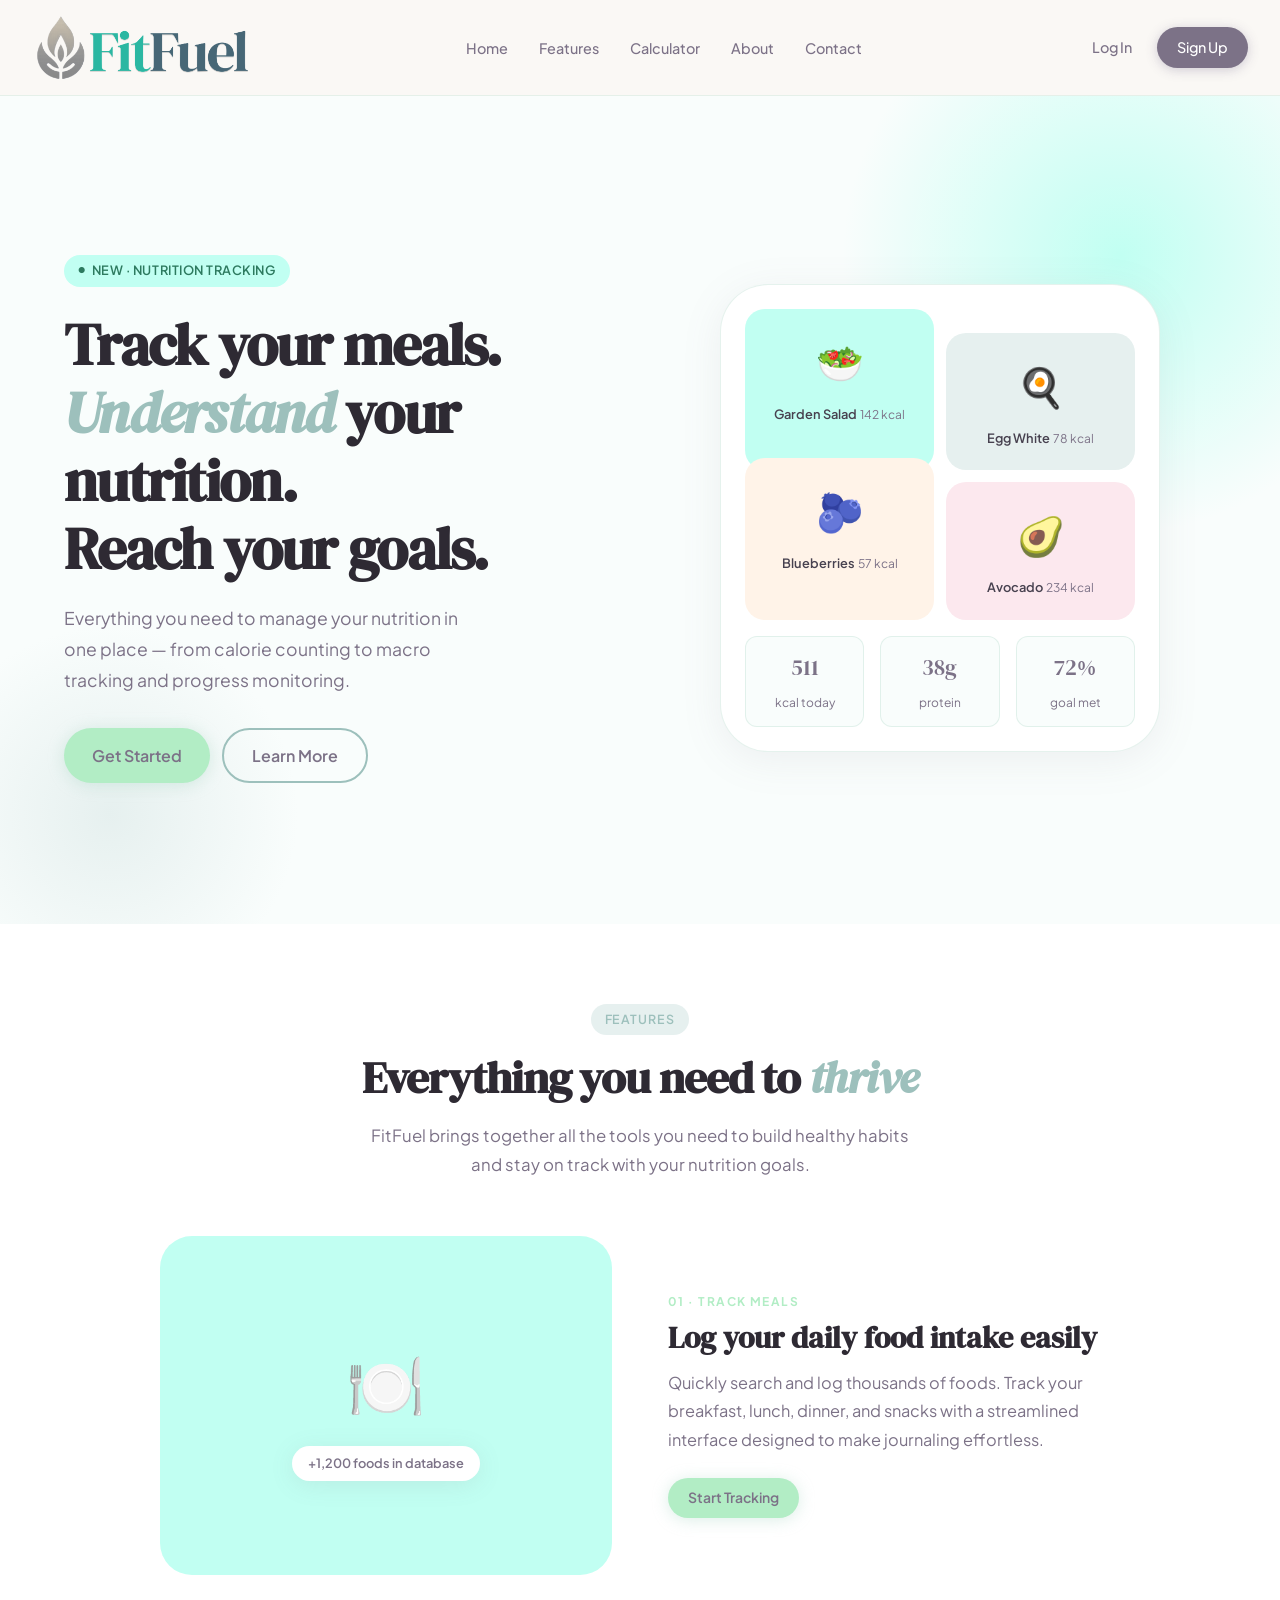
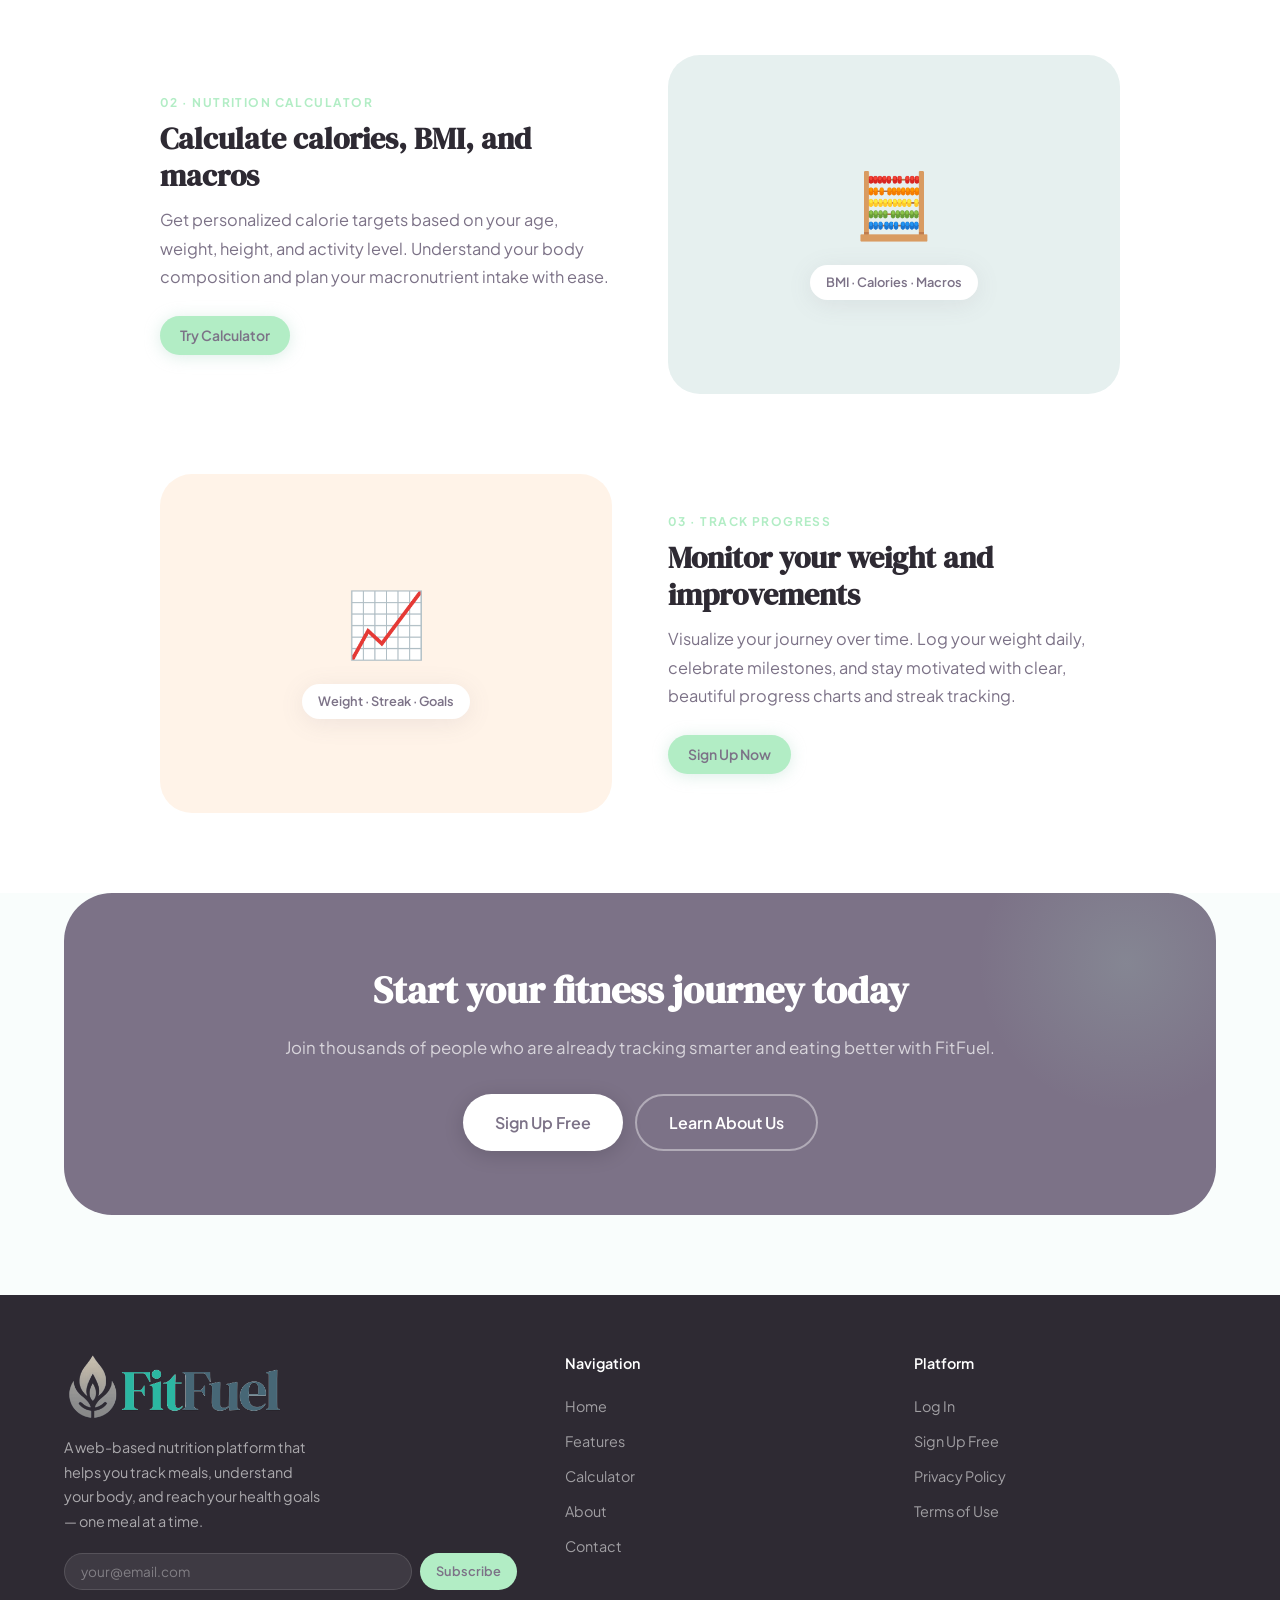
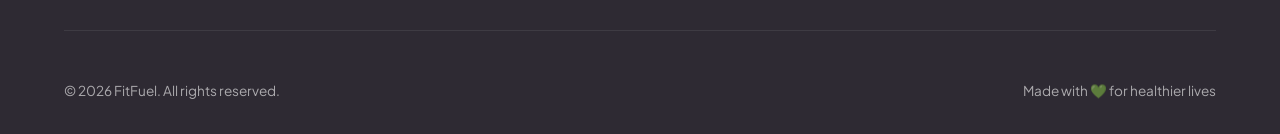
==== index.html @ 41001cee "first commit" ====
<!DOCTYPE html>
<html lang="en">
<head>
  <meta charset="UTF-8" />
  <meta name="viewport" content="width=device-width, initial-scale=1.0" />
  <title>FitFuel — Track your meals. Reach your goals.</title>
  <link rel="stylesheet" href="styles.css" />
</head>
<body>

  <!-- LOGIN MODAL -->
  <div class="auth-modal" id="login-modal" role="dialog" aria-modal="true" aria-label="Log In">
    <div class="auth-modal-box">
      <button class="auth-modal-close" aria-label="Close" onclick="Auth.closeModal('login-modal')">&times;</button>
      <div class="auth-modal-logo"><img src="logo.png" alt="FitFuel" /></div>
      <h2>Welcome back</h2>
      <p class="auth-sub">Log in to access your dashboard & data.</p>
      <div class="auth-error" id="login-error"></div>
      <form id="login-form" novalidate>
        <div class="form-group">
          <label for="login-email">Email</label>
          <input type="email" id="login-email" placeholder="you@email.com" required />
        </div>
        <div class="form-group">
          <label for="login-password">Password</label>
          <input type="password" id="login-password" placeholder="Enter your password" required />
        </div>
        <button type="submit" class="btn-auth">Log In</button>
      </form>
      <p class="auth-switch">No account? <a href="#" id="switch-to-signup">Sign up free</a></p>
    </div>
  </div>

  <!-- SIGNUP MODAL -->
  <div class="auth-modal" id="signup-modal" role="dialog" aria-modal="true" aria-label="Sign Up">
    <div class="auth-modal-box">
      <button class="auth-modal-close" aria-label="Close" onclick="Auth.closeModal('signup-modal')">&times;</button>
      <div class="auth-modal-logo"><img src="logo.png" alt="FitFuel" /></div>
      <h2>Create account</h2>
      <p class="auth-sub">Start tracking your nutrition for free.</p>
      <div class="auth-error" id="signup-error"></div>
      <form id="signup-form" novalidate>
        <div class="form-group">
          <label for="signup-name">Full Name</label>
          <input type="text" id="signup-name" placeholder="Your name" required />
        </div>
        <div class="form-group">
          <label for="signup-email">Email</label>
          <input type="email" id="signup-email" placeholder="you@email.com" required />
        </div>
        <div class="form-group">
          <label for="signup-password">Password</label>
          <input type="password" id="signup-password" placeholder="Choose a password" required minlength="6" />
        </div>
        <button type="submit" class="btn-auth">Create Account</button>
      </form>
      <p class="auth-switch">Already have an account? <a href="#" id="switch-to-login">Log in</a></p>
    </div>
  </div>

  <!-- NAVBAR -->
  <nav class="navbar">
    <a href="index.html" class="nav-logo"><img src="logo.png" alt="FitFuel Logo" /></a>
    <ul class="nav-links">
      <li><a href="#top">Home</a></li>
      <li><a href="#features">Features</a></li>
      <li><a href="calculator.html">Calculator</a></li>
      <li><a href="about.html">About</a></li>
      <li><a href="#contact">Contact</a></li>
    </ul>
    <div class="nav-actions">
      <a href="#" class="btn btn-ghost">Log In</a>
      <a href="#" class="btn btn-primary">Sign Up</a>
    </div>
  </nav>

  <main class="page-content" id="top">

    <!-- HERO -->
    <section class="hero">
      <div class="hero-text">
        <div class="hero-badge">New · Nutrition Tracking</div>
        <h1>Track your meals.<br><em>Understand</em> your nutrition.<br>Reach your goals.</h1>
        <p>Everything you need to manage your nutrition in one place — from calorie counting to macro tracking and progress monitoring.</p>
        <div class="hero-actions">
          <a href="#" class="btn btn-mint">Get Started</a>
          <a href="#features" class="btn btn-outline">Learn More</a>
        </div>
      </div>
      <div class="hero-image">
        <div class="hero-img-card">
          <div class="hero-food-grid">
            <div class="food-item">
              <span class="food-emoji">🥗</span>
              <span class="food-label">Garden Salad</span>
              <span class="food-cal">142 kcal</span>
            </div>
            <div class="food-item">
              <span class="food-emoji">🍳</span>
              <span class="food-label">Egg White</span>
              <span class="food-cal">78 kcal</span>
            </div>
            <div class="food-item">
              <span class="food-emoji">🫐</span>
              <span class="food-label">Blueberries</span>
              <span class="food-cal">57 kcal</span>
            </div>
            <div class="food-item">
              <span class="food-emoji">🥑</span>
              <span class="food-label">Avocado</span>
              <span class="food-cal">234 kcal</span>
            </div>
          </div>
          <div class="hero-stats">
            <div class="stat-pill">
              <span class="stat-num">511</span>
              <span class="stat-lbl">kcal today</span>
            </div>
            <div class="stat-pill">
              <span class="stat-num">38g</span>
              <span class="stat-lbl">protein</span>
            </div>
            <div class="stat-pill">
              <span class="stat-num">72%</span>
              <span class="stat-lbl">goal met</span>
            </div>
          </div>
        </div>
      </div>
    </section>

    <!-- FEATURES -->
    <section class="section" id="features">
      <div class="section-center fade-in">
        <span class="section-tag">Features</span>
        <h2 class="section-title">Everything you need to <em>thrive</em></h2>
        <p class="section-sub">FitFuel brings together all the tools you need to build healthy habits and stay on track with your nutrition goals.</p>
      </div>

      <div class="feature-list">

        <!-- Feature 1 -->
        <div class="feature-item fade-in">
          <div class="feature-visual mint-bg">
            <div class="feature-visual-inner">
              <span class="feature-icon-main">🍽️</span>
              <span class="feature-chip">+1,200 foods in database</span>
            </div>
          </div>
          <div class="feature-text">
            <span class="feature-number">01 · Track Meals</span>
            <h3>Log your daily food intake easily</h3>
            <p>Quickly search and log thousands of foods. Track your breakfast, lunch, dinner, and snacks with a streamlined interface designed to make journaling effortless.</p>
            <a href="#" class="btn btn-mint btn-sm">Start Tracking</a>
          </div>
        </div>

        <!-- Feature 2 -->
        <div class="feature-item reverse fade-in">
          <div class="feature-visual purple-bg">
            <div class="feature-visual-inner">
              <span class="feature-icon-main">🧮</span>
              <span class="feature-chip">BMI · Calories · Macros</span>
            </div>
          </div>
          <div class="feature-text">
            <span class="feature-number">02 · Nutrition Calculator</span>
            <h3>Calculate calories, BMI, and macros</h3>
            <p>Get personalized calorie targets based on your age, weight, height, and activity level. Understand your body composition and plan your macronutrient intake with ease.</p>
            <a href="calculator.html" class="btn btn-mint btn-sm">Try Calculator</a>
          </div>
        </div>

        <!-- Feature 3 -->
        <div class="feature-item fade-in">
          <div class="feature-visual peach-bg">
            <div class="feature-visual-inner">
              <span class="feature-icon-main">📈</span>
              <span class="feature-chip">Weight · Streak · Goals</span>
            </div>
          </div>
          <div class="feature-text">
            <span class="feature-number">03 · Track Progress</span>
            <h3>Monitor your weight and improvements</h3>
            <p>Visualize your journey over time. Log your weight daily, celebrate milestones, and stay motivated with clear, beautiful progress charts and streak tracking.</p>
            <a href="#" class="btn btn-mint btn-sm">Sign Up Now</a>
          </div>
        </div>

      </div>
    </section>

    <!-- CTA -->
    <div class="cta-section fade-in" id="contact">
      <h2>Start your fitness journey today</h2>
      <p>Join thousands of people who are already tracking smarter and eating better with FitFuel.</p>
      <div class="cta-actions">
        <a href="#" class="btn btn-white">Sign Up Free</a>
        <a href="about.html" class="btn btn-outline-white">Learn About Us</a>
      </div>
    </div>

  </main>

  <!-- FOOTER -->
  <footer>
    <div class="footer-top">
      <div class="footer-brand">
        <a href="index.html" class="nav-logo"><img src="logo.png" alt="FitFuel Logo" /></a>
        <p>A web-based nutrition platform that helps you track meals, understand your body, and reach your health goals — one meal at a time.</p>
        <div class="footer-email" style="margin-top:1.25rem;">
          <input type="email" placeholder="your@email.com" />
          <button class="btn-mint-sm">Subscribe</button>
        </div>
      </div>
      <div class="footer-col">
        <h4>Navigation</h4>
        <ul>
          <li><a href="index.html">Home</a></li>
          <li><a href="#features">Features</a></li>
          <li><a href="calculator.html">Calculator</a></li>
          <li><a href="about.html">About</a></li>
          <li><a href="#contact">Contact</a></li>
        </ul>
      </div>
      <div class="footer-col">
        <h4>Platform</h4>
        <ul>
          <li><a href="#">Log In</a></li>
          <li><a href="#">Sign Up Free</a></li>
          <li><a href="#">Privacy Policy</a></li>
          <li><a href="#">Terms of Use</a></li>
        </ul>
      </div>
    </div>
    <div class="footer-bottom">
      <span>© 2026 FitFuel. All rights reserved.</span>
      <span>Made with 💚 for healthier lives</span>
    </div>
  </footer>

  <script src="auth.js"></script>
  <script>
    const observer = new IntersectionObserver((entries) => {
      entries.forEach(e => { if (e.isIntersecting) { e.target.classList.add('visible'); } });
    }, { threshold: 0.12 });
    document.querySelectorAll('.fade-in').forEach(el => observer.observe(el));

    // Show login modal if redirected with ?auth=required
    if (new URLSearchParams(location.search).get('auth') === 'required') {
      setTimeout(() => Auth.openModal('login-modal'), 300);
    }
  </script>

</body>
</html>
---- styles.css ----
@import url('https://fonts.googleapis.com/css2?family=DM+Serif+Display:ital@0;1&family=Plus+Jakarta+Sans:wght@400;500;600&display=swap');

*, *::before, *::after { box-sizing: border-box; margin: 0; padding: 0; }

:root {
  --mint: #B2EDC5;
  --mint-light: #C1FFF2;
  --mint-mid: #BAFFDF;
  --purple: #9DC0BC;
  --purple-light: #e6f0ef;
  --purple-mid: #9DC0BC;
  --purple-dark: #7C7287;
  --cream: #f9fdfc;
  --dark: #2e2a33;
  --text: #47414f;
  --text-muted: #7C7287;
  --white: #ffffff;
  --radius-sm: 12px;
  --radius-md: 20px;
  --radius-lg: 32px;
  --radius-xl: 48px;
  --shadow-soft: 0 8px 40px rgba(124,114,135,0.10);
  --shadow-card: 0 4px 24px rgba(124,114,135,0.12);
  --font-display: 'DM Serif Display', Georgia, serif;
  --font-body: 'Plus Jakarta Sans', sans-serif;
}

html { scroll-behavior: smooth; }

body {
  font-family: var(--font-body);
  background: var(--cream);
  color: var(--text);
  line-height: 1.7;
  font-size: 16px;
}

/* ─── NAVBAR ─────────────────────────────────────────────── */
.navbar {
  position: fixed;
  top: 0; left: 0; right: 0;
  z-index: 100;
  background: rgba(250,248,244,0.88);
  backdrop-filter: blur(12px);
  border-bottom: 1px solid rgba(168,213,194,0.25);
  padding: 0 2rem;
  height: 96px;
  display: flex;
  align-items: center;
  justify-content: space-between;
}

.nav-logo {
  display: block;
  flex-shrink: 0;
  text-decoration: none;
}

.nav-logo img {
  height: 72px;
  width: auto;
  max-width: none;
  display: block;
}

.nav-logo span { color: var(--mint); }

.nav-links {
  display: flex;
  align-items: center;
  gap: 0.25rem;
  list-style: none;
}

.nav-links a {
  text-decoration: none;
  color: var(--text-muted);
  font-size: 0.9rem;
  font-weight: 500;
  padding: 0.4rem 0.85rem;
  border-radius: 50px;
  transition: color 0.2s, background 0.2s;
}

.nav-links a:hover { color: var(--purple-dark); background: var(--purple-light); }

.nav-actions {
  display: flex;
  gap: 0.5rem;
  align-items: center;
}

.btn { display: inline-flex; align-items: center; justify-content: center; text-decoration: none; font-family: var(--font-body); font-weight: 500; cursor: pointer; border: none; transition: all 0.22s ease; }

.btn-ghost {
  background: transparent;
  color: var(--purple-dark);
  font-size: 0.9rem;
  padding: 0.45rem 1rem;
  border-radius: 50px;
  border: 1.5px solid transparent;
}
.btn-ghost:hover { border-color: var(--purple-mid); background: var(--purple-light); }

.btn-primary {
  background: var(--purple-dark);
  color: white;
  font-size: 0.9rem;
  padding: 0.5rem 1.25rem;
  border-radius: 50px;
  box-shadow: 0 2px 12px rgba(78,69,112,0.25);
}
.btn-primary:hover { background: var(--purple); transform: translateY(-1px); box-shadow: 0 4px 20px rgba(78,69,112,0.3); }

.btn-primary:active { transform: translateY(0); }

.btn-mint {
  background: var(--mint);
  color: var(--purple-dark);
  font-size: 1rem;
  padding: 0.75rem 1.75rem;
  border-radius: 50px;
  font-weight: 600;
  box-shadow: 0 2px 16px rgba(168,213,194,0.4);
}
.btn-mint:hover { background: var(--mint-mid); transform: translateY(-2px); box-shadow: 0 6px 24px rgba(168,213,194,0.5); }

.btn-outline {
  background: transparent;
  color: var(--purple-dark);
  font-size: 1rem;
  padding: 0.75rem 1.75rem;
  border-radius: 50px;
  font-weight: 600;
  border: 2px solid var(--purple-mid);
}
.btn-outline:hover { background: var(--purple-light); border-color: var(--purple); }

.btn-sm {
  font-size: 0.875rem;
  padding: 0.5rem 1.25rem;
  border-radius: 50px;
  font-weight: 600;
}

/* ─── PAGE WRAPPER ───────────────────────────────────────── */
.page-content { padding-top: 96px; }

/* ─── HERO ───────────────────────────────────────────────── */
.hero {
  min-height: 92vh;
  display: grid;
  grid-template-columns: 1fr 1fr;
  align-items: center;
  gap: 3rem;
  padding: 5rem 4rem 4rem;
  position: relative;
  overflow: hidden;
}

.hero::before {
  content: '';
  position: absolute;
  top: -120px; right: -120px;
  width: 560px; height: 560px;
  background: radial-gradient(circle, var(--mint-light) 0%, transparent 70%);
  border-radius: 50%;
  z-index: 0;
}

.hero::after {
  content: '';
  position: absolute;
  bottom: -80px; left: -80px;
  width: 380px; height: 380px;
  background: radial-gradient(circle, var(--purple-light) 0%, transparent 70%);
  border-radius: 50%;
  z-index: 0;
}

.hero-text { position: relative; z-index: 1; }

.hero-badge {
  display: inline-flex;
  align-items: center;
  gap: 6px;
  background: var(--mint-light);
  color: #2d7a5f;
  font-size: 0.8rem;
  font-weight: 600;
  padding: 0.35rem 0.9rem;
  border-radius: 50px;
  margin-bottom: 1.5rem;
  letter-spacing: 0.04em;
  text-transform: uppercase;
}

.hero-badge::before { content: '●'; font-size: 0.5rem; }

.hero h1 {
  font-family: var(--font-display);
  font-size: clamp(2.2rem, 4.5vw, 3.6rem);
  line-height: 1.18;
  color: var(--dark);
  letter-spacing: -0.03em;
  margin-bottom: 1.25rem;
}

.hero h1 em { color: var(--purple); font-style: italic; }

.hero p {
  font-size: 1.1rem;
  color: var(--text-muted);
  max-width: 420px;
  margin-bottom: 2rem;
  line-height: 1.75;
}

.hero-actions { display: flex; gap: 0.75rem; flex-wrap: wrap; }

.hero-image {
  position: relative;
  z-index: 1;
  display: flex;
  justify-content: center;
}

.hero-img-card {
  background: var(--white);
  border-radius: var(--radius-xl);
  padding: 1.5rem;
  box-shadow: var(--shadow-soft);
  border: 1px solid rgba(168,213,194,0.3);
  overflow: hidden;
  max-width: 440px;
  width: 100%;
}

.hero-food-grid {
  display: grid;
  grid-template-columns: 1fr 1fr;
  gap: 0.75rem;
}

.food-item {
  background: var(--mint-light);
  border-radius: var(--radius-md);
  padding: 1.25rem;
  text-align: center;
  transition: transform 0.2s;
}
.food-item:hover { transform: scale(1.03); }
.food-item:nth-child(2) { background: var(--purple-light); margin-top: 1.5rem; }
.food-item:nth-child(3) { background: #fff3e8; margin-top: -1.5rem; }
.food-item:nth-child(4) { background: #fce8ee; }

.food-emoji { font-size: 2.4rem; display: block; margin-bottom: 0.3rem; }
.food-label { font-size: 0.8rem; font-weight: 600; color: var(--text); }
.food-cal { font-size: 0.75rem; color: var(--text-muted); }

.hero-stats {
  display: flex;
  gap: 1rem;
  margin-top: 1rem;
}

.stat-pill {
  flex: 1;
  background: var(--cream);
  border-radius: var(--radius-sm);
  padding: 0.75rem 1rem;
  text-align: center;
  border: 1px solid rgba(168,213,194,0.3);
}
.stat-num { font-family: var(--font-display); font-size: 1.4rem; color: var(--purple-dark); display: block; }
.stat-lbl { font-size: 0.75rem; color: var(--text-muted); }

/* ─── SECTION SHARED ─────────────────────────────────────── */
.section { padding: 5rem 4rem; }
.section-center { text-align: center; max-width: 560px; margin: 0 auto 3.5rem; }

.section-tag {
  display: inline-block;
  font-size: 0.78rem;
  font-weight: 600;
  letter-spacing: 0.08em;
  text-transform: uppercase;
  color: var(--purple);
  background: var(--purple-light);
  padding: 0.3rem 0.85rem;
  border-radius: 50px;
  margin-bottom: 1rem;
}

.section-title {
  font-family: var(--font-display);
  font-size: clamp(1.9rem, 3.5vw, 2.8rem);
  line-height: 1.2;
  color: var(--dark);
  letter-spacing: -0.025em;
  margin-bottom: 1rem;
}
.section-title em { color: var(--purple); font-style: italic; }

.section-sub { font-size: 1.05rem; color: var(--text-muted); line-height: 1.75; }

/* ─── FEATURES ───────────────────────────────────────────── */
#features { background: white; }

.feature-list { display: flex; flex-direction: column; gap: 5rem; max-width: 960px; margin: 0 auto; }

.feature-item {
  display: grid;
  grid-template-columns: 1fr 1fr;
  gap: 3.5rem;
  align-items: center;
}

.feature-item.reverse { direction: rtl; }
.feature-item.reverse > * { direction: ltr; }

.feature-visual {
  border-radius: var(--radius-lg);
  overflow: hidden;
  aspect-ratio: 4/3;
  display: flex;
  align-items: center;
  justify-content: center;
  font-size: 5rem;
  position: relative;
}

.feature-visual.mint-bg { background: var(--mint-light); }
.feature-visual.purple-bg { background: var(--purple-light); }
.feature-visual.peach-bg { background: #fff3e8; }

.feature-visual-inner {
  display: flex;
  flex-direction: column;
  align-items: center;
  gap: 0.5rem;
}

.feature-icon-main { font-size: 4rem; }
.feature-chip {
  background: white;
  border-radius: 50px;
  padding: 0.4rem 1rem;
  font-size: 0.8rem;
  font-weight: 600;
  color: var(--purple-dark);
  box-shadow: var(--shadow-card);
}

.feature-text {}
.feature-number {
  font-size: 0.75rem;
  font-weight: 700;
  letter-spacing: 0.12em;
  color: var(--mint);
  text-transform: uppercase;
  display: block;
  margin-bottom: 0.5rem;
}

.feature-text h3 {
  font-family: var(--font-display);
  font-size: 1.9rem;
  color: var(--dark);
  line-height: 1.2;
  margin-bottom: 0.75rem;
}

.feature-text p { color: var(--text-muted); font-size: 1.02rem; margin-bottom: 1.5rem; line-height: 1.75; }

/* ─── CTA BANNER ─────────────────────────────────────────── */
.cta-section {
  background: var(--purple-dark);
  border-radius: var(--radius-xl);
  margin: 0 4rem 5rem;
  padding: 4rem 3rem;
  text-align: center;
  position: relative;
  overflow: hidden;
}

.cta-section::before {
  content: '';
  position: absolute;
  top: -80px; right: -60px;
  width: 300px; height: 300px;
  background: radial-gradient(circle, rgba(168,213,194,0.2) 0%, transparent 70%);
  border-radius: 50%;
}

.cta-section h2 {
  font-family: var(--font-display);
  font-size: clamp(1.8rem, 3vw, 2.8rem);
  color: white;
  margin-bottom: 0.75rem;
}

.cta-section p { color: rgba(255,255,255,0.7); margin-bottom: 2rem; font-size: 1.05rem; }

.cta-actions { display: flex; gap: 0.75rem; justify-content: center; flex-wrap: wrap; }

.btn-white {
  background: white;
  color: var(--purple-dark);
  font-size: 1rem;
  padding: 0.8rem 2rem;
  border-radius: 50px;
  font-weight: 600;
  box-shadow: 0 4px 20px rgba(0,0,0,0.15);
  transition: all 0.2s;
}
.btn-white:hover { transform: translateY(-2px); box-shadow: 0 8px 28px rgba(0,0,0,0.2); }

.btn-outline-white {
  background: transparent;
  color: white;
  font-size: 1rem;
  padding: 0.8rem 2rem;
  border-radius: 50px;
  font-weight: 600;
  border: 2px solid rgba(255,255,255,0.4);
  transition: all 0.2s;
}
.btn-outline-white:hover { background: rgba(255,255,255,0.1); border-color: rgba(255,255,255,0.7); }

/* ─── FOOTER ─────────────────────────────────────────────── */
footer {
  background: var(--dark);
  color: rgba(255,255,255,0.6);
  padding: 3.5rem 4rem 2rem;
}

.footer-top {
  display: grid;
  grid-template-columns: 1.5fr 1fr 1fr;
  gap: 3rem;
  margin-bottom: 3rem;
  padding-bottom: 2.5rem;
  border-bottom: 1px solid rgba(255,255,255,0.08);
}

.footer-brand .nav-logo { color: white; display: block; margin-bottom: 0.75rem; }
.footer-brand p { font-size: 0.9rem; line-height: 1.7; max-width: 260px; }

.footer-col h4 { color: white; font-size: 0.9rem; font-weight: 600; margin-bottom: 1rem; }
.footer-col ul { list-style: none; display: flex; flex-direction: column; gap: 0.5rem; }
.footer-col a { color: rgba(255,255,255,0.55); text-decoration: none; font-size: 0.9rem; transition: color 0.2s; }
.footer-col a:hover { color: var(--mint); }

.footer-email {
  display: flex;
  gap: 0.5rem;
  margin-top: 1rem;
}

.footer-email input {
  flex: 1;
  background: rgba(255,255,255,0.08);
  border: 1px solid rgba(255,255,255,0.12);
  border-radius: 50px;
  padding: 0.55rem 1rem;
  color: white;
  font-family: var(--font-body);
  font-size: 0.85rem;
  outline: none;
}

.footer-email input::placeholder { color: rgba(255,255,255,0.35); }
.footer-email input:focus { border-color: var(--mint); }

.btn-mint-sm {
  background: var(--mint);
  color: var(--purple-dark);
  font-size: 0.8rem;
  padding: 0.55rem 1rem;
  border-radius: 50px;
  font-weight: 600;
  border: none;
  cursor: pointer;
  font-family: var(--font-body);
  transition: all 0.2s;
}
.btn-mint-sm:hover { background: var(--mint-mid); }

.footer-bottom {
  display: flex;
  justify-content: space-between;
  align-items: center;
  font-size: 0.85rem;
}

/* ─── PAGE HERO (inner pages) ────────────────────────────── */
.page-hero {
  background: linear-gradient(135deg, var(--purple-light) 0%, var(--mint-light) 100%);
  padding: 5rem 4rem 4rem;
  text-align: center;
}

.page-hero h1 {
  font-family: var(--font-display);
  font-size: clamp(2rem, 4vw, 3.2rem);
  color: var(--dark);
  margin-bottom: 1rem;
}
.page-hero p { color: var(--text-muted); font-size: 1.1rem; max-width: 500px; margin: 0 auto; }

/* ─── CALCULATOR ─────────────────────────────────────────── */
.calc-section {
  max-width: 880px;
  margin: 0 auto;
  padding: 4rem 2rem 5rem;
  display: grid;
  grid-template-columns: 1fr 1fr;
  gap: 2rem;
  align-items: start;
}

.calc-form-card {
  background: white;
  border-radius: var(--radius-lg);
  padding: 2rem 2rem;
  box-shadow: var(--shadow-card);
  border: 1px solid rgba(168,213,194,0.2);
}

.calc-form-card h2 {
  font-family: var(--font-display);
  font-size: 1.5rem;
  color: var(--dark);
  margin-bottom: 1.5rem;
}

.form-group { margin-bottom: 1.1rem; }
.form-group label {
  display: block;
  font-size: 0.85rem;
  font-weight: 600;
  color: var(--text);
  margin-bottom: 0.4rem;
}

.form-group input,
.form-group select {
  width: 100%;
  border: 1.5px solid rgba(168,213,194,0.4);
  background: var(--cream);
  border-radius: var(--radius-sm);
  padding: 0.65rem 1rem;
  font-family: var(--font-body);
  font-size: 0.95rem;
  color: var(--text);
  outline: none;
  transition: border-color 0.2s, box-shadow 0.2s;
}

.form-group input:focus,
.form-group select:focus {
  border-color: var(--purple-mid);
  box-shadow: 0 0 0 3px var(--purple-light);
}

.btn-calc {
  width: 100%;
  background: var(--purple-dark);
  color: white;
  font-size: 1rem;
  padding: 0.85rem;
  border-radius: var(--radius-sm);
  font-weight: 600;
  border: none;
  cursor: pointer;
  font-family: var(--font-body);
  transition: all 0.2s;
  margin-top: 0.5rem;
}
.btn-calc:hover { background: var(--purple); transform: translateY(-1px); }

.error-msg { color: #c0392b; font-size: 0.82rem; margin-top: 0.35rem; display: none; }

.results-card {
  background: white;
  border-radius: var(--radius-lg);
  padding: 2rem;
  box-shadow: var(--shadow-card);
  border: 1px solid rgba(168,213,194,0.2);
  display: none;
}

.results-card.visible { display: block; animation: slideUp 0.4s ease; }

@keyframes slideUp { from { opacity: 0; transform: translateY(16px); } to { opacity: 1; transform: translateY(0); } }

.results-card h2 { font-family: var(--font-display); font-size: 1.4rem; color: var(--dark); margin-bottom: 1.25rem; }

.result-metric {
  background: var(--cream);
  border-radius: var(--radius-sm);
  padding: 1rem 1.25rem;
  margin-bottom: 0.75rem;
  border-left: 3px solid var(--mint);
}
.result-metric:nth-child(3) { border-left-color: var(--purple); }
.result-metric:nth-child(4) { border-left-color: #f0a07a; }

.metric-label { font-size: 0.8rem; font-weight: 600; color: var(--text-muted); text-transform: uppercase; letter-spacing: 0.06em; }
.metric-value { font-family: var(--font-display); font-size: 2rem; color: var(--dark); line-height: 1.1; }
.metric-note { font-size: 0.8rem; color: var(--text-muted); margin-top: 0.2rem; }

.macros-grid { display: grid; grid-template-columns: repeat(3,1fr); gap: 0.6rem; margin-top: 0.75rem; }
.macro-pill {
  background: var(--cream);
  border-radius: var(--radius-sm);
  padding: 0.6rem 0.75rem;
  text-align: center;
  border: 1px solid rgba(168,213,194,0.3);
}
.macro-g { font-family: var(--font-display); font-size: 1.3rem; color: var(--dark); display: block; }
.macro-lbl { font-size: 0.72rem; color: var(--text-muted); font-weight: 600; }

.results-placeholder {
  display: flex;
  flex-direction: column;
  align-items: center;
  justify-content: center;
  padding: 3rem 2rem;
  text-align: center;
  background: white;
  border-radius: var(--radius-lg);
  box-shadow: var(--shadow-card);
  border: 1px solid rgba(168,213,194,0.2);
  min-height: 300px;
}

.results-placeholder .big-icon { font-size: 3.5rem; margin-bottom: 1rem; }
.results-placeholder p { color: var(--text-muted); font-size: 0.95rem; }

/* ─── ABOUT ──────────────────────────────────────────────── */
.about-body { max-width: 900px; margin: 0 auto; padding: 4rem 2rem 5rem; }

.about-intro {
  background: white;
  border-radius: var(--radius-lg);
  padding: 2.5rem 2.5rem;
  box-shadow: var(--shadow-card);
  border: 1px solid rgba(168,213,194,0.2);
  margin-bottom: 2rem;
  font-size: 1.1rem;
  color: var(--text-muted);
  line-height: 1.8;
}

.about-grid { display: grid; grid-template-columns: 1fr 1fr 1fr; gap: 1.25rem; margin-bottom: 3rem; }

.about-card {
  background: white;
  border-radius: var(--radius-md);
  padding: 1.75rem 1.5rem;
  box-shadow: var(--shadow-card);
  border: 1px solid rgba(168,213,194,0.2);
}

.about-card-icon {
  font-size: 2rem;
  display: block;
  margin-bottom: 0.75rem;
}

.about-card h3 {
  font-family: var(--font-display);
  font-size: 1.25rem;
  color: var(--dark);
  margin-bottom: 0.5rem;
}

.about-card p { font-size: 0.9rem; color: var(--text-muted); line-height: 1.7; }

.about-who { margin-bottom: 3rem; }
.about-who h2 { font-family: var(--font-display); font-size: 1.8rem; color: var(--dark); margin-bottom: 1rem; }

.audience-list { display: flex; flex-wrap: wrap; gap: 0.6rem; }
.audience-tag {
  background: var(--mint-light);
  color: #2d7a5f;
  font-size: 0.9rem;
  font-weight: 600;
  padding: 0.5rem 1.1rem;
  border-radius: 50px;
}
.audience-tag:nth-child(even) { background: var(--purple-light); color: var(--purple-dark); }

.dev-card {
  background: var(--purple-dark);
  border-radius: var(--radius-lg);
  padding: 2.5rem;
  color: white;
  text-align: center;
  margin-bottom: 3rem;
  position: relative;
  overflow: hidden;
}

.dev-card::before {
  content: '';
  position: absolute;
  top: -60px; right: -40px;
  width: 220px; height: 220px;
  background: radial-gradient(circle, rgba(168,213,194,0.2) 0%, transparent 70%);
  border-radius: 50%;
}

.dev-avatar {
  width: 70px; height: 70px;
  background: var(--mint-light);
  border-radius: 50%;
  display: flex;
  align-items: center;
  justify-content: center;
  font-size: 2rem;
  margin: 0 auto 1rem;
}

.dev-card h3 { font-family: var(--font-display); font-size: 1.5rem; margin-bottom: 0.25rem; }
.dev-card .dev-role { color: rgba(255,255,255,0.6); font-size: 0.9rem; margin-bottom: 0.75rem; }
.dev-card p { color: rgba(255,255,255,0.75); font-size: 0.95rem; max-width: 420px; margin: 0 auto 1.5rem; line-height: 1.75; }

.about-cta { text-align: center; }
.about-cta h2 { font-family: var(--font-display); font-size: 2rem; color: var(--dark); margin-bottom: 0.75rem; }
.about-cta p { color: var(--text-muted); margin-bottom: 1.5rem; }

/* ─── ANIMATIONS ─────────────────────────────────────────── */
.fade-in { opacity: 0; transform: translateY(24px); transition: opacity 0.6s ease, transform 0.6s ease; }
.fade-in.visible { opacity: 1; transform: none; }
.fade-in-delay-1 { transition-delay: 0.1s; }
.fade-in-delay-2 { transition-delay: 0.2s; }
.fade-in-delay-3 { transition-delay: 0.3s; }

/* ─── RESPONSIVE ─────────────────────────────────────────── */
@media (max-width: 900px) {
  .hero { grid-template-columns: 1fr; padding: 3rem 2rem; text-align: center; min-height: auto; }
  .hero p { margin: 0 auto 2rem; }
  .hero-actions { justify-content: center; }
  .hero::before, .hero::after { display: none; }
  .section { padding: 3.5rem 2rem; }
  .feature-item, .feature-item.reverse { grid-template-columns: 1fr; direction: ltr; gap: 1.5rem; }
  .calc-section { grid-template-columns: 1fr; }
  .about-grid { grid-template-columns: 1fr; }
  .footer-top { grid-template-columns: 1fr; gap: 2rem; }
  .cta-section { margin: 0 2rem 3.5rem; }
  .navbar { padding: 0 1.25rem; }
  .nav-links { display: none; }
  .page-hero { padding: 3rem 2rem; }
}

@media (max-width: 640px) {
  .hero h1 { font-size: 2rem; }
  .section-title { font-size: 1.8rem; }
  .hero-food-grid { grid-template-columns: 1fr 1fr; }
  .hero-img-card { max-width: 320px; }
  .macros-grid { grid-template-columns: 1fr; }
  .footer-bottom { flex-direction: column; gap: 0.5rem; text-align: center; }
}

/* ─── AUTH MODALS ─────────────────────────────────────────── */
.auth-modal {
  display: none;
  position: fixed;
  inset: 0;
  z-index: 9999;
  background: rgba(46, 42, 51, 0.55);
  backdrop-filter: blur(8px);
  align-items: center;
  justify-content: center;
  padding: 1rem;
}
.auth-modal.active { display: flex; animation: fadeIn 0.2s ease; }

@keyframes fadeIn { from { opacity: 0; } to { opacity: 1; } }

.auth-modal-box {
  background: white;
  border-radius: var(--radius-lg);
  padding: 2.5rem 2.5rem 2rem;
  width: 100%;
  max-width: 420px;
  box-shadow: 0 24px 80px rgba(46,42,51,0.25);
  position: relative;
  animation: slideUp 0.3s ease;
}

.auth-modal-close {
  position: absolute;
  top: 1.1rem; right: 1.25rem;
  background: none; border: none;
  font-size: 1.4rem; cursor: pointer;
  color: var(--text-muted);
  line-height: 1;
  transition: color 0.2s;
}
.auth-modal-close:hover { color: var(--dark); }

.auth-modal-logo {
  display: flex;
  align-items: center;
  gap: 0.5rem;
  margin-bottom: 1.5rem;
}
.auth-modal-logo img { height: 36px; width: auto; }

.auth-modal-box h2 {
  font-family: var(--font-display);
  font-size: 1.7rem;
  color: var(--dark);
  margin-bottom: 0.35rem;
}
.auth-modal-box .auth-sub {
  font-size: 0.9rem;
  color: var(--text-muted);
  margin-bottom: 1.5rem;
}

.auth-error {
  display: none;
  background: #fdecea;
  border: 1px solid #f5c6c2;
  color: #c0392b;
  border-radius: 10px;
  padding: 0.6rem 0.9rem;
  font-size: 0.85rem;
  margin-bottom: 1rem;
}

.auth-modal-box .form-group { margin-bottom: 1rem; }
.auth-modal-box .form-group label {
  display: block;
  font-size: 0.85rem;
  font-weight: 600;
  color: var(--text);
  margin-bottom: 0.35rem;
}
.auth-modal-box .form-group input {
  width: 100%;
  border: 1.5px solid rgba(157,192,188,0.5);
  background: var(--cream);
  border-radius: 10px;
  padding: 0.65rem 1rem;
  font-family: var(--font-body);
  font-size: 0.95rem;
  color: var(--text);
  outline: none;
  transition: border-color 0.2s, box-shadow 0.2s;
}
.auth-modal-box .form-group input:focus {
  border-color: var(--mint);
  box-shadow: 0 0 0 3px rgba(178,237,197,0.3);
}

.btn-auth {
  width: 100%;
  background: var(--purple-dark);
  color: white;
  font-size: 1rem;
  padding: 0.8rem;
  border-radius: 50px;
  font-weight: 600;
  border: none;
  cursor: pointer;
  font-family: var(--font-body);
  margin-top: 0.5rem;
  transition: all 0.2s;
}
.btn-auth:hover { background: var(--purple); transform: translateY(-1px); }

.auth-switch {
  text-align: center;
  margin-top: 1.25rem;
  font-size: 0.875rem;
  color: var(--text-muted);
}
.auth-switch a { color: var(--purple-dark); font-weight: 600; text-decoration: none; }
.auth-switch a:hover { text-decoration: underline; }

/* ─── NAV AVATAR CHIP ─────────────────────────────────────── */
.nav-avatar-chip {
  display: inline-flex;
  align-items: center;
  gap: 0.5rem;
  background: var(--mint-light);
  border-radius: 50px;
  padding: 0.35rem 0.85rem 0.35rem 0.35rem;
  cursor: default;
}
.nav-avatar-icon {
  width: 28px; height: 28px;
  background: var(--mint);
  border-radius: 50%;
  display: flex;
  align-items: center;
  justify-content: center;
  font-size: 0.8rem;
  font-weight: 700;
  color: var(--purple-dark);
}
.nav-avatar-name {
  font-size: 0.875rem;
  font-weight: 600;
  color: var(--dark);
}

/* ─── DASHBOARD LAYOUT ────────────────────────────────────── */
.dash-layout {
  display: grid;
  grid-template-columns: 220px 1fr;
  min-height: calc(100vh - 96px);
}

.dash-sidebar {
  background: var(--dark);
  padding: 2rem 1rem;
  position: sticky;
  top: 96px;
  height: calc(100vh - 96px);
  overflow-y: auto;
}

.dash-sidebar-user {
  display: flex;
  align-items: center;
  gap: 0.75rem;
  padding: 0.75rem 1rem;
  background: rgba(255,255,255,0.06);
  border-radius: var(--radius-sm);
  margin-bottom: 1.75rem;
}
.dash-sidebar-avatar {
  width: 38px; height: 38px;
  background: var(--mint);
  border-radius: 50%;
  display: flex;
  align-items: center;
  justify-content: center;
  font-size: 1rem;
  font-weight: 700;
  color: var(--purple-dark);
  flex-shrink: 0;
}
.dash-sidebar-name { font-size: 0.9rem; font-weight: 600; color: white; }
.dash-sidebar-email { font-size: 0.75rem; color: rgba(255,255,255,0.45); }

.dash-nav { list-style: none; display: flex; flex-direction: column; gap: 0.25rem; }
.dash-nav li a {
  display: flex;
  align-items: center;
  gap: 0.75rem;
  padding: 0.65rem 1rem;
  border-radius: 10px;
  color: rgba(255,255,255,0.6);
  text-decoration: none;
  font-size: 0.9rem;
  font-weight: 500;
  transition: background 0.2s, color 0.2s;
}
.dash-nav li a:hover { background: rgba(255,255,255,0.07); color: white; }
.dash-nav li a.active { background: rgba(178,237,197,0.15); color: var(--mint); font-weight: 600; }
.dash-nav-icon { font-size: 1.1rem; width: 20px; text-align: center; }
.dash-nav-divider { height: 1px; background: rgba(255,255,255,0.07); margin: 0.75rem 0; }

.dash-main { padding: 2.5rem 2.5rem; background: var(--cream); }

.dash-panel { display: none; }
.dash-panel.active { display: block; animation: slideUp 0.3s ease; }

.dash-panel-title {
  font-family: var(--font-display);
  font-size: 2rem;
  color: var(--dark);
  margin-bottom: 0.35rem;
}
.dash-panel-sub { color: var(--text-muted); font-size: 1rem; margin-bottom: 2rem; }

/* ─── CALORIE COUNTER ─────────────────────────────────────── */
.calorie-overview {
  display: grid;
  grid-template-columns: 1fr 1fr 1fr;
  gap: 1rem;
  margin-bottom: 2rem;
}
.calorie-card {
  background: white;
  border-radius: var(--radius-md);
  padding: 1.25rem 1.5rem;
  box-shadow: var(--shadow-card);
  border: 1px solid rgba(157,192,188,0.2);
  text-align: center;
}
.calorie-card-num {
  font-family: var(--font-display);
  font-size: 2.2rem;
  color: var(--dark);
  display: block;
  line-height: 1;
  margin-bottom: 0.25rem;
}
.calorie-card-num.green { color: #3aad82; }
.calorie-card-num.orange { color: #e07a20; }
.calorie-card-lbl { font-size: 0.8rem; color: var(--text-muted); font-weight: 600; text-transform: uppercase; letter-spacing: 0.05em; }

.calorie-progress-wrap { background: white; border-radius: var(--radius-md); padding: 1.5rem; box-shadow: var(--shadow-card); margin-bottom: 2rem; border: 1px solid rgba(157,192,188,0.2); }
.calorie-progress-label { display: flex; justify-content: space-between; font-size: 0.875rem; font-weight: 600; color: var(--text); margin-bottom: 0.75rem; }
.progress-bar-track { background: var(--cream); border-radius: 50px; height: 14px; overflow: hidden; }
.progress-bar-fill { height: 100%; border-radius: 50px; background: linear-gradient(90deg, var(--mint), var(--purple)); transition: width 0.6s ease; }
.progress-bar-fill.over { background: linear-gradient(90deg, #f0a07a, #e05a5a); }

.meal-log-form {
  background: white;
  border-radius: var(--radius-md);
  padding: 1.5rem;
  box-shadow: var(--shadow-card);
  margin-bottom: 1.5rem;
  border: 1px solid rgba(157,192,188,0.2);
}
.meal-log-form h3 { font-family: var(--font-display); font-size: 1.2rem; color: var(--dark); margin-bottom: 1rem; }
.meal-inputs { display: grid; grid-template-columns: 2fr 1fr 1fr 1fr; gap: 0.75rem; margin-bottom: 0.75rem; }
.meal-inputs input {
  border: 1.5px solid rgba(157,192,188,0.4);
  background: var(--cream);
  border-radius: 10px;
  padding: 0.6rem 0.85rem;
  font-family: var(--font-body);
  font-size: 0.9rem;
  color: var(--text);
  outline: none;
  transition: border-color 0.2s;
}
.meal-inputs input:focus { border-color: var(--mint); }
.btn-add-meal {
  background: var(--mint);
  color: var(--purple-dark);
  border: none;
  border-radius: 10px;
  padding: 0.6rem 1.5rem;
  font-family: var(--font-body);
  font-size: 0.9rem;
  font-weight: 700;
  cursor: pointer;
  transition: all 0.2s;
}
.btn-add-meal:hover { background: var(--mint-mid); transform: translateY(-1px); }

.meal-list { display: flex; flex-direction: column; gap: 0.6rem; }
.meal-entry {
  background: white;
  border-radius: 12px;
  padding: 0.85rem 1.25rem;
  display: flex;
  align-items: center;
  justify-content: space-between;
  box-shadow: var(--shadow-card);
  border: 1px solid rgba(157,192,188,0.15);
  animation: slideUp 0.25s ease;
}
.meal-entry-name { font-weight: 600; color: var(--dark); font-size: 0.95rem; }
.meal-entry-macros { font-size: 0.8rem; color: var(--text-muted); margin-top: 0.15rem; }
.meal-entry-cal { font-family: var(--font-display); font-size: 1.2rem; color: var(--purple-dark); font-weight: 700; }
.btn-del-meal { background: none; border: none; color: var(--text-muted); cursor: pointer; font-size: 1.2rem; padding: 0.25rem 0.5rem; border-radius: 8px; transition: all 0.15s; }
.btn-del-meal:hover { color: #e05a5a; background: #fdecea; }

/* ─── MACRO PIE CHART ─────────────────────────────────────── */
.macro-breakdown-grid {
  display: grid;
  grid-template-columns: 1fr 1fr;
  gap: 1.5rem;
  margin-bottom: 2rem;
}
.macro-chart-card {
  background: white;
  border-radius: var(--radius-md);
  padding: 2rem;
  box-shadow: var(--shadow-card);
  border: 1px solid rgba(157,192,188,0.2);
  display: flex;
  flex-direction: column;
  align-items: center;
}
.macro-chart-card h3 { font-family: var(--font-display); font-size: 1.2rem; color: var(--dark); margin-bottom: 1.5rem; align-self: flex-start; }
.donut-wrapper { position: relative; width: 180px; height: 180px; margin-bottom: 1.5rem; }
.donut-wrapper canvas { border-radius: 50%; }
.donut-center {
  position: absolute;
  top: 50%; left: 50%;
  transform: translate(-50%, -50%);
  text-align: center;
  pointer-events: none;
}
.donut-center-num { font-family: var(--font-display); font-size: 1.6rem; color: var(--dark); display: block; }
.donut-center-lbl { font-size: 0.7rem; color: var(--text-muted); font-weight: 600; text-transform: uppercase; }
.macro-legend { width: 100%; display: flex; flex-direction: column; gap: 0.6rem; }
.macro-legend-item { display: flex; align-items: center; gap: 0.6rem; font-size: 0.875rem; }
.macro-legend-dot { width: 12px; height: 12px; border-radius: 50%; flex-shrink: 0; }
.macro-legend-name { flex: 1; color: var(--text); font-weight: 500; }
.macro-legend-val { color: var(--dark); font-weight: 700; }

.macro-stats-card {
  background: white;
  border-radius: var(--radius-md);
  padding: 2rem;
  box-shadow: var(--shadow-card);
  border: 1px solid rgba(157,192,188,0.2);
}
.macro-stats-card h3 { font-family: var(--font-display); font-size: 1.2rem; color: var(--dark); margin-bottom: 1.5rem; }
.macro-bar-row { margin-bottom: 1.25rem; }
.macro-bar-header { display: flex; justify-content: space-between; font-size: 0.875rem; font-weight: 600; color: var(--text); margin-bottom: 0.4rem; }
.macro-bar-track { background: var(--cream); border-radius: 50px; height: 10px; overflow: hidden; }
.macro-bar-fill { height: 100%; border-radius: 50px; transition: width 0.6s ease; }

/* ─── MEAL PLANNER ────────────────────────────────────────── */
.planner-grid {
  display: grid;
  grid-template-columns: repeat(7, 1fr);
  gap: 0.75rem;
}
.planner-day-card {
  background: white;
  border-radius: var(--radius-sm);
  box-shadow: var(--shadow-card);
  border: 1px solid rgba(157,192,188,0.2);
  overflow: hidden;
}
.planner-day-header {
  background: var(--dark);
  color: white;
  font-size: 0.75rem;
  font-weight: 700;
  text-transform: uppercase;
  letter-spacing: 0.08em;
  padding: 0.5rem;
  text-align: center;
}
.planner-day-header.today { background: var(--purple-dark); }
.planner-slot { padding: 0.4rem 0.5rem; border-bottom: 1px solid var(--cream); }
.planner-slot:last-child { border-bottom: none; }
.planner-slot-label { font-size: 0.65rem; font-weight: 700; color: var(--text-muted); text-transform: uppercase; letter-spacing: 0.06em; margin-bottom: 0.2rem; }
.planner-slot input {
  width: 100%;
  border: none;
  outline: none;
  font-size: 0.78rem;
  color: var(--text);
  background: transparent;
  font-family: var(--font-body);
  padding: 0.1rem 0;
  caret-color: var(--mint);
}
.planner-slot input::placeholder { color: rgba(124,114,135,0.4); }

/* ─── PROGRESS TRACKER ────────────────────────────────────── */
.progress-cards { display: grid; grid-template-columns: repeat(3,1fr); gap: 1rem; margin-bottom: 2rem; }
.progress-stat-card {
  background: white;
  border-radius: var(--radius-md);
  padding: 1.25rem 1.5rem;
  box-shadow: var(--shadow-card);
  border: 1px solid rgba(157,192,188,0.2);
}
.progress-stat-label { font-size: 0.78rem; font-weight: 600; color: var(--text-muted); text-transform: uppercase; letter-spacing: 0.06em; margin-bottom: 0.4rem; }
.progress-stat-val { font-family: var(--font-display); font-size: 2rem; color: var(--dark); }
.progress-stat-note { font-size: 0.8rem; color: var(--text-muted); margin-top: 0.2rem; }

.chart-card {
  background: white;
  border-radius: var(--radius-md);
  padding: 1.5rem;
  box-shadow: var(--shadow-card);
  border: 1px solid rgba(157,192,188,0.2);
  margin-bottom: 1.5rem;
}
.chart-card h3 { font-family: var(--font-display); font-size: 1.2rem; color: var(--dark); margin-bottom: 1.25rem; }
.chart-card canvas { width: 100% !important; }

.weight-log-form {
  background: white;
  border-radius: var(--radius-md);
  padding: 1.5rem;
  box-shadow: var(--shadow-card);
  border: 1px solid rgba(157,192,188,0.2);
  display: flex;
  gap: 0.75rem;
  align-items: flex-end;
  flex-wrap: wrap;
}
.weight-log-form .form-group { margin: 0; flex: 1; min-width: 160px; }
.weight-log-form label { display: block; font-size: 0.85rem; font-weight: 600; color: var(--text); margin-bottom: 0.35rem; }
.weight-log-form input {
  width: 100%;
  border: 1.5px solid rgba(157,192,188,0.4);
  background: var(--cream);
  border-radius: 10px;
  padding: 0.65rem 1rem;
  font-family: var(--font-body);
  font-size: 0.95rem;
  color: var(--text);
  outline: none;
  transition: border-color 0.2s;
}
.weight-log-form input:focus { border-color: var(--mint); }

/* ─── SERVING SIZE MODAL ──────────────────────────────────── */
.serving-overlay {
  display: none;
  position: fixed;
  inset: 0;
  z-index: 9999;
  background: rgba(46,42,51,0.5);
  backdrop-filter: blur(6px);
  align-items: center;
  justify-content: center;
  padding: 1rem;
}
.serving-overlay.active { display: flex; animation: fadeIn 0.2s ease; }

.serving-box {
  background: white;
  border-radius: var(--radius-lg);
  padding: 2rem;
  width: 100%;
  max-width: 380px;
  box-shadow: 0 24px 80px rgba(46,42,51,0.25);
  position: relative;
  animation: slideUp 0.3s ease;
}

.serving-close {
  position: absolute;
  top: 1rem; right: 1.1rem;
  background: none; border: none;
  font-size: 1.4rem; cursor: pointer;
  color: var(--text-muted); line-height: 1;
  transition: color 0.2s;
}
.serving-close:hover { color: var(--dark); }

.serving-header {
  display: flex;
  align-items: center;
  gap: 0.85rem;
  margin-bottom: 1.5rem;
}
.serving-emoji { font-size: 2.2rem; line-height: 1; }
.serving-name  { font-family: var(--font-display); font-size: 1.15rem; color: var(--dark); line-height: 1.3; }
.serving-base  { font-size: 0.8rem; color: var(--text-muted); margin-top: 0.15rem; }

.serving-units {
  display: flex;
  gap: 0.4rem;
  margin-bottom: 1.25rem;
  flex-wrap: wrap;
}
.sm-unit {
  flex: 1;
  border: 1.5px solid rgba(157,192,188,0.4);
  background: transparent;
  color: var(--text-muted);
  font-family: var(--font-body);
  font-size: 0.82rem;
  font-weight: 600;
  padding: 0.4rem 0.5rem;
  border-radius: 8px;
  cursor: pointer;
  transition: all 0.18s;
  white-space: nowrap;
}
.sm-unit:hover  { border-color: var(--mint); color: var(--dark); }
.sm-unit.active { background: var(--mint); border-color: var(--mint); color: var(--purple-dark); }

.serving-amount-row { margin-bottom: 1.25rem; }
.serving-amount-label {
  display: block;
  font-size: 0.8rem;
  font-weight: 600;
  color: var(--text-muted);
  margin-bottom: 0.4rem;
  text-transform: uppercase;
  letter-spacing: 0.05em;
}
.serving-amount-input {
  width: 100%;
  border: 2px solid rgba(157,192,188,0.4);
  background: var(--cream);
  border-radius: 12px;
  padding: 0.75rem 1rem;
  font-family: var(--font-display);
  font-size: 1.8rem;
  color: var(--dark);
  outline: none;
  text-align: center;
  transition: border-color 0.2s, box-shadow 0.2s;
}
.serving-amount-input:focus {
  border-color: var(--mint);
  box-shadow: 0 0 0 3px rgba(178,237,197,0.3);
}

.serving-preview {
  background: var(--cream);
  border-radius: 12px;
  padding: 1rem 1.25rem;
  text-align: center;
  margin-bottom: 0.25rem;
}
.serving-preview-cal {
  font-family: var(--font-display);
  font-size: 2rem;
  color: var(--purple-dark);
  display: block;
  line-height: 1;
  margin-bottom: 0.35rem;
}
.serving-preview-macros {
  font-size: 0.82rem;
  color: var(--text-muted);
}

/* ─── QUICK ADD FOODS ─────────────────────────────────────── */
.quick-add-wrap {
  background: white;
  border-radius: var(--radius-md);
  padding: 1.5rem;
  box-shadow: var(--shadow-card);
  border: 1px solid rgba(157,192,188,0.2);
  margin-bottom: 1.5rem;
}
.quick-add-header {
  display: flex;
  align-items: center;
  justify-content: space-between;
  flex-wrap: wrap;
  gap: 0.75rem;
  margin-bottom: 1rem;
}
.quick-add-title {
  font-family: var(--font-display);
  font-size: 1.15rem;
  color: var(--dark);
  font-weight: 700;
}
.quick-add-filters {
  display: flex;
  gap: 0.4rem;
  flex-wrap: wrap;
}
.qa-filter {
  border: 1.5px solid rgba(157,192,188,0.4);
  background: transparent;
  color: var(--text-muted);
  font-family: var(--font-body);
  font-size: 0.78rem;
  font-weight: 600;
  padding: 0.3rem 0.75rem;
  border-radius: 50px;
  cursor: pointer;
  transition: all 0.18s;
}
.qa-filter:hover { border-color: var(--mint); color: var(--dark); }
.qa-filter.active { background: var(--mint); border-color: var(--mint); color: var(--purple-dark); }

.quick-add-grid {
  display: grid;
  grid-template-columns: repeat(auto-fill, minmax(160px, 1fr));
  gap: 0.6rem;
  max-height: 280px;
  overflow-y: auto;
  padding-right: 0.25rem;
}
.quick-add-grid::-webkit-scrollbar { width: 4px; }
.quick-add-grid::-webkit-scrollbar-track { background: var(--cream); border-radius: 4px; }
.quick-add-grid::-webkit-scrollbar-thumb { background: var(--mint); border-radius: 4px; }

.qa-chip {
  display: flex;
  flex-direction: column;
  align-items: flex-start;
  gap: 0.15rem;
  padding: 0.65rem 0.85rem;
  background: var(--cream);
  border: 1.5px solid rgba(157,192,188,0.2);
  border-radius: 12px;
  cursor: pointer;
  text-align: left;
  font-family: var(--font-body);
  transition: all 0.18s;
  position: relative;
  overflow: hidden;
}
.qa-chip:hover {
  background: var(--mint-light);
  border-color: var(--mint);
  transform: translateY(-2px);
  box-shadow: 0 4px 12px rgba(178,237,197,0.4);
}
.qa-chip.added {
  background: var(--mint);
  border-color: var(--mint);
}
.qa-emoji { font-size: 1.4rem; line-height: 1; margin-bottom: 0.1rem; }
.qa-name  { font-size: 0.78rem; font-weight: 600; color: var(--dark); line-height: 1.3; }
.qa-cal   { font-size: 0.72rem; color: var(--text-muted); font-weight: 500; }

.qa-del {
  position: absolute;
  top: 4px; right: 4px;
  width: 18px; height: 18px;
  border-radius: 50%;
  border: none;
  background: rgba(124,114,135,0.15);
  color: var(--text-muted);
  font-size: 0.65rem;
  cursor: pointer;
  display: flex;
  align-items: center;
  justify-content: center;
  line-height: 1;
  padding: 0;
  transition: all 0.15s;
  z-index: 1;
}
.qa-del:hover { background: #fdecea; color: #e05a5a; }

.qa-hint {
  font-size: 0.75rem;
  color: var(--text-muted);
  margin-top: 0.75rem;
  margin-bottom: 0;
  line-height: 1.5;
}

/* ─── DASHBOARD RESPONSIVE ────────────────────────────────── */
@media (max-width: 900px) {
  .dash-layout { grid-template-columns: 1fr; }
  .dash-sidebar { position: static; height: auto; display: flex; flex-wrap: wrap; gap: 0.5rem; padding: 1rem; }
  .dash-sidebar-user { display: none; }
  .dash-nav { flex-direction: row; flex-wrap: wrap; }
  .dash-nav li a { padding: 0.5rem 0.85rem; font-size: 0.82rem; }
  .dash-nav-divider { display: none; }
  .dash-main { padding: 1.5rem 1rem; }
  .calorie-overview { grid-template-columns: 1fr 1fr; }
  .macro-breakdown-grid { grid-template-columns: 1fr; }
  .planner-grid { grid-template-columns: repeat(3,1fr); }
  .progress-cards { grid-template-columns: 1fr 1fr; }
  .meal-inputs { grid-template-columns: 1fr 1fr; }
  .about-grid { grid-template-columns: 1fr; }
}
@media (max-width: 600px) {
  .calorie-overview { grid-template-columns: 1fr; }
  .planner-grid { grid-template-columns: 1fr 1fr; }
  .progress-cards { grid-template-columns: 1fr; }
  .auth-modal-box { padding: 2rem 1.5rem; }
}
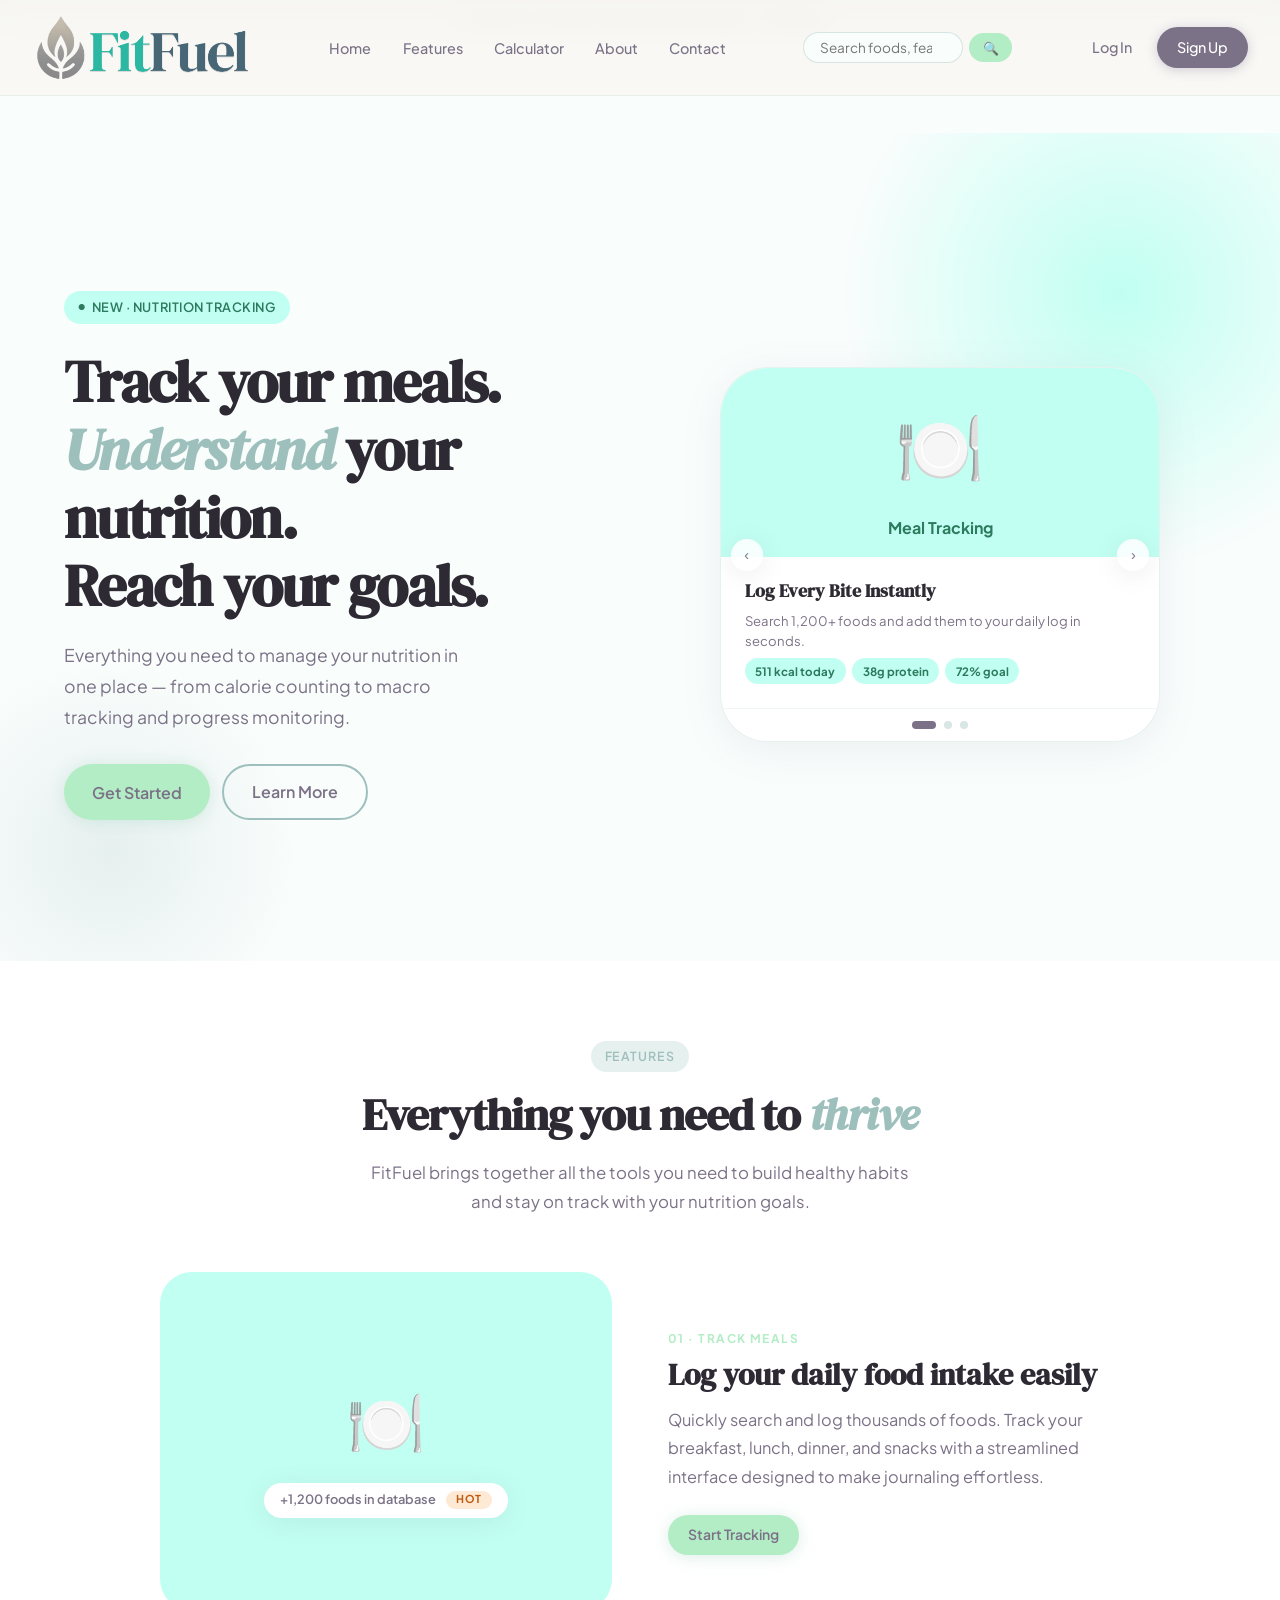
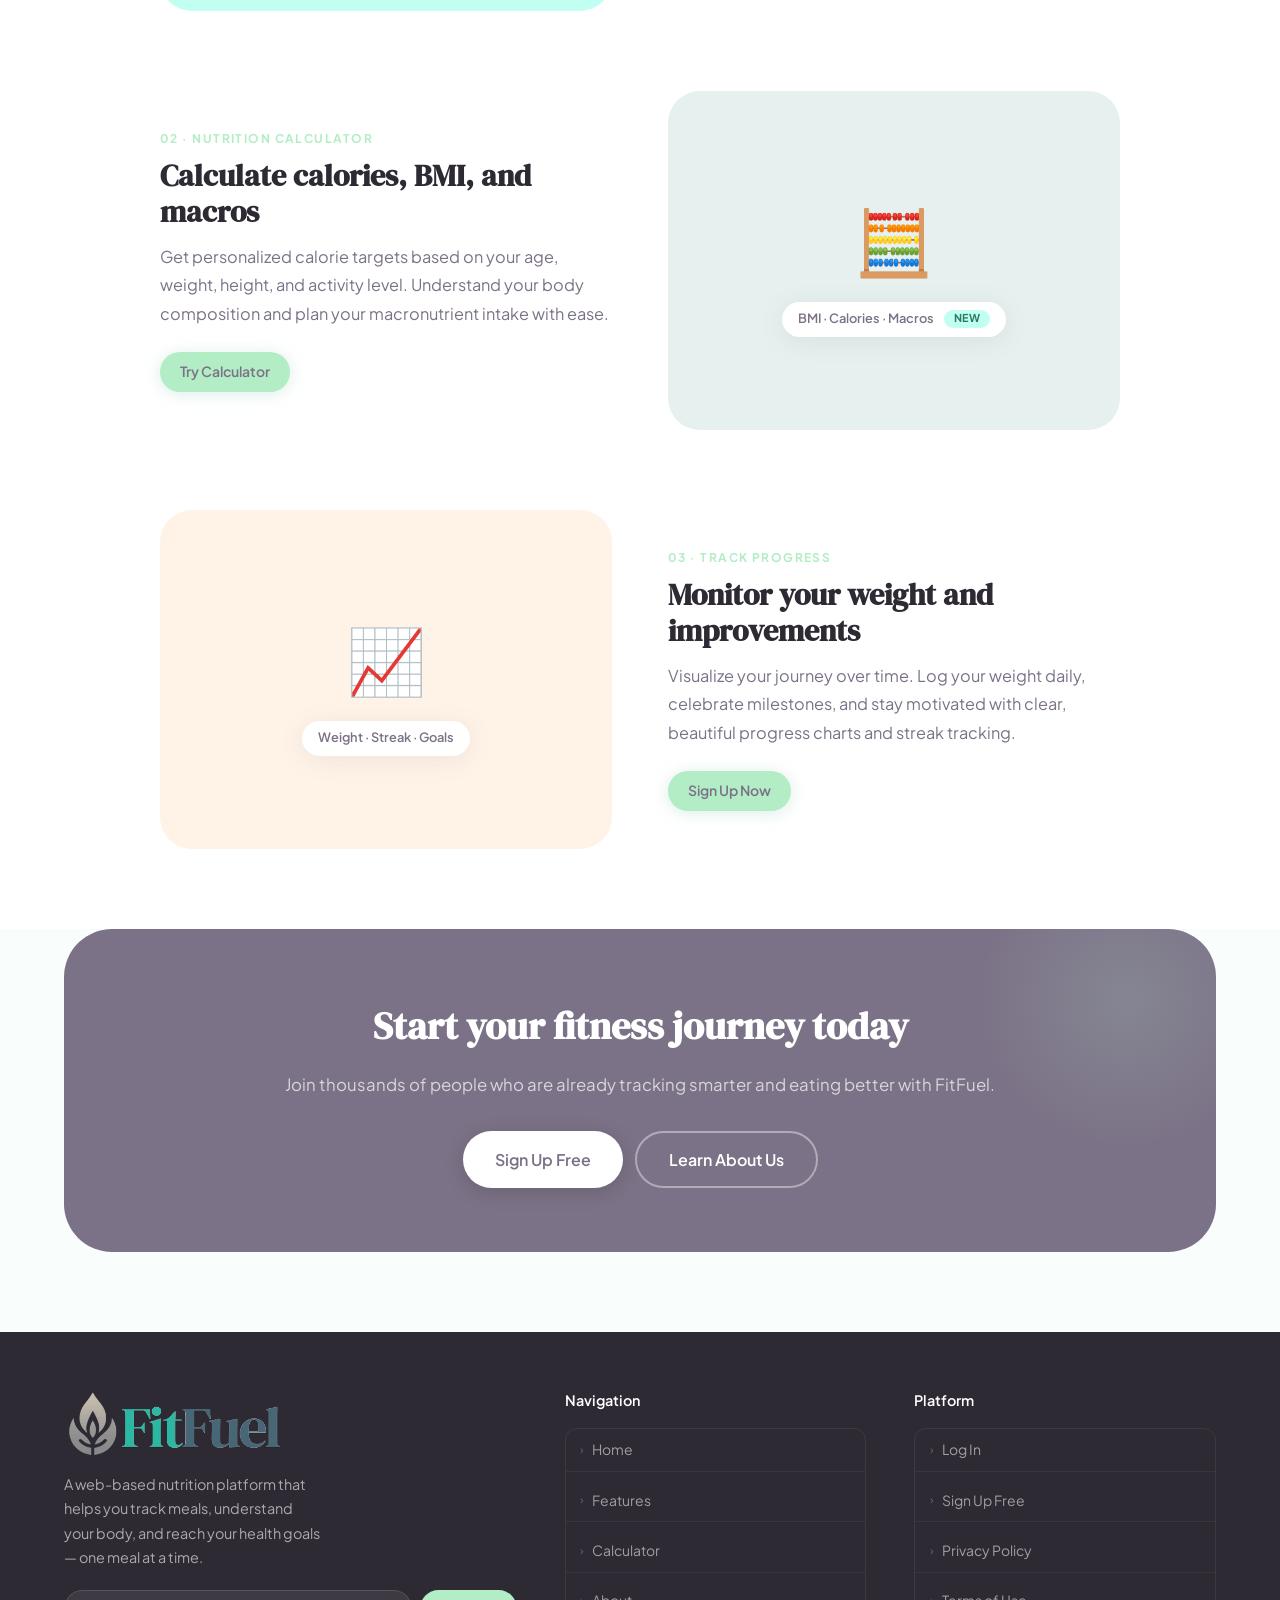
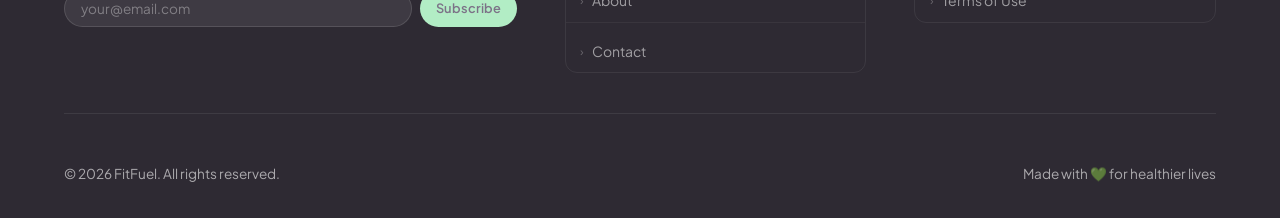
==== commit 11996cca: "feat: PWA support, voice logging, AI meal chat with Gemini" ====
--- a/index.html
+++ b/index.html
@@ -5,16 +5,23 @@
   <meta name="viewport" content="width=device-width, initial-scale=1.0" />
   <title>FitFuel — Track your meals. Reach your goals.</title>
   <link rel="stylesheet" href="styles.css" />
+  <link rel="manifest" href="manifest.json" />
+  <link rel="icon" href="icons/icon-192.png" sizes="192x192" />
+  <link rel="apple-touch-icon" href="icons/icon-192.png" />
+  <meta name="theme-color" content="#4a3f5c" />
+  <meta name="apple-mobile-web-app-capable" content="yes" />
+  <meta name="apple-mobile-web-app-status-bar-style" content="default" />
+  <meta name="apple-mobile-web-app-title" content="FitFuel" />
 </head>
 <body>
 
-  <!-- LOGIN MODAL -->
+  <!-- ══ LOGIN MODAL ════════════════════════════════════════════ -->
   <div class="auth-modal" id="login-modal" role="dialog" aria-modal="true" aria-label="Log In">
     <div class="auth-modal-box">
       <button class="auth-modal-close" aria-label="Close" onclick="Auth.closeModal('login-modal')">&times;</button>
       <div class="auth-modal-logo"><img src="logo.png" alt="FitFuel" /></div>
       <h2>Welcome back</h2>
-      <p class="auth-sub">Log in to access your dashboard & data.</p>
+      <p class="auth-sub">Log in to access your dashboard &amp; data.</p>
       <div class="auth-error" id="login-error"></div>
       <form id="login-form" novalidate>
         <div class="form-group">
@@ -31,7 +38,7 @@
     </div>
   </div>
 
-  <!-- SIGNUP MODAL -->
+  <!-- ══ SIGNUP MODAL ════════════════════════════════════════════ -->
   <div class="auth-modal" id="signup-modal" role="dialog" aria-modal="true" aria-label="Sign Up">
     <div class="auth-modal-box">
       <button class="auth-modal-close" aria-label="Close" onclick="Auth.closeModal('signup-modal')">&times;</button>
@@ -58,9 +65,48 @@
     </div>
   </div>
 
-  <!-- NAVBAR -->
+  <!-- ══ NEW: GET STARTED MODAL (Lab 2 — Modal + Floating Labels) ══ -->
+  <div class="cta-modal" id="getstarted-modal" role="dialog" aria-modal="true" aria-label="Get Started">
+    <div class="cta-modal-box">
+      <button class="cta-modal-close" aria-label="Close" id="getstarted-close">&times;</button>
+      <h2>Get Started Free 🚀</h2>
+      <p class="cta-modal-sub">Tell us a little about yourself and we'll personalise your experience.</p>
+
+      <form id="getstarted-form" novalidate>
+        <!-- Floating Label: Name -->
+        <div class="float-group">
+          <input type="text" id="gs-name" placeholder=" " required />
+          <label for="gs-name">Full Name</label>
+        </div>
+        <!-- Floating Label: Email -->
+        <div class="float-group">
+          <input type="email" id="gs-email" placeholder=" " required />
+          <label for="gs-email">Email Address</label>
+        </div>
+        <!-- Floating Label: Goal (select) -->
+        <div class="float-group">
+          <select id="gs-goal" required>
+            <option value="" disabled selected></option>
+            <option value="lose">Lose Weight</option>
+            <option value="maintain">Maintain Weight</option>
+            <option value="gain">Build Muscle</option>
+            <option value="health">Improve Overall Health</option>
+          </select>
+          <label for="gs-goal">My Primary Goal</label>
+        </div>
+
+        <div class="ff-tooltip-wrap" style="width:100%;">
+          <button type="submit" class="btn-cta-submit">Create My Free Account →</button>
+          <span class="ff-tooltip-bubble">No credit card required!</span>
+        </div>
+      </form>
+    </div>
+  </div>
+
+  <!-- ══ STICKY NAVBAR ══════════════════════════════════════════ -->
   <nav class="navbar">
     <a href="index.html" class="nav-logo"><img src="logo.png" alt="FitFuel Logo" /></a>
+
     <ul class="nav-links">
       <li><a href="#top">Home</a></li>
       <li><a href="#features">Features</a></li>
@@ -68,68 +114,117 @@
       <li><a href="about.html">About</a></li>
       <li><a href="#contact">Contact</a></li>
     </ul>
+
+    <!-- NEW: Search field (Lab 2) -->
+    <form class="nav-search-form" role="search" onsubmit="return false;">
+      <input class="nav-search-input" type="search" placeholder="Search foods, features…" aria-label="Search" />
+      <button class="nav-search-btn" type="submit">🔍</button>
+    </form>
+
     <div class="nav-actions">
-      <a href="#" class="btn btn-ghost">Log In</a>
-      <a href="#" class="btn btn-primary">Sign Up</a>
+      <a href="#" class="btn btn-ghost" id="open-login-btn">Log In</a>
+      <a href="#" class="btn btn-primary" id="open-signup-btn">Sign Up</a>
     </div>
   </nav>
 
+  <!-- ══ NEW: PROFILE COMPLETION PROGRESS BAR (Lab 2) ═══════════ -->
+  <div class="profile-progress-strip">
+    <div class="profile-progress-bar-track">
+      <div class="profile-progress-bar-fill" id="profile-prog-fill" style="width:0%"></div>
+    </div>
+    <p class="profile-progress-strip-label" id="profile-prog-label">
+      Complete your profile to get personalised targets — <strong>0% done</strong>
+    </p>
+  </div>
+
   <main class="page-content" id="top">
 
-    <!-- HERO -->
+    <!-- ══ HERO ═══════════════════════════════════════════════════ -->
     <section class="hero">
       <div class="hero-text">
         <div class="hero-badge">New · Nutrition Tracking</div>
         <h1>Track your meals.<br><em>Understand</em> your nutrition.<br>Reach your goals.</h1>
         <p>Everything you need to manage your nutrition in one place — from calorie counting to macro tracking and progress monitoring.</p>
         <div class="hero-actions">
-          <a href="#" class="btn btn-mint">Get Started</a>
+          <!-- CTA triggers Get Started modal -->
+          <button class="btn btn-mint" id="open-getstarted-btn">Get Started</button>
           <a href="#features" class="btn btn-outline">Learn More</a>
         </div>
       </div>
+
+      <!-- NEW: CROSSFADE CAROUSEL (Lab 2) replaces static hero card -->
       <div class="hero-image">
-        <div class="hero-img-card">
-          <div class="hero-food-grid">
-            <div class="food-item">
-              <span class="food-emoji">🥗</span>
-              <span class="food-label">Garden Salad</span>
-              <span class="food-cal">142 kcal</span>
-            </div>
-            <div class="food-item">
-              <span class="food-emoji">🍳</span>
-              <span class="food-label">Egg White</span>
-              <span class="food-cal">78 kcal</span>
-            </div>
-            <div class="food-item">
-              <span class="food-emoji">🫐</span>
-              <span class="food-label">Blueberries</span>
-              <span class="food-cal">57 kcal</span>
-            </div>
-            <div class="food-item">
-              <span class="food-emoji">🥑</span>
-              <span class="food-label">Avocado</span>
-              <span class="food-cal">234 kcal</span>
-            </div>
-          </div>
-          <div class="hero-stats">
-            <div class="stat-pill">
-              <span class="stat-num">511</span>
-              <span class="stat-lbl">kcal today</span>
-            </div>
-            <div class="stat-pill">
-              <span class="stat-num">38g</span>
-              <span class="stat-lbl">protein</span>
-            </div>
-            <div class="stat-pill">
-              <span class="stat-num">72%</span>
-              <span class="stat-lbl">goal met</span>
-            </div>
-          </div>
+        <div class="hero-carousel" id="heroCarousel" aria-label="Feature highlights">
+
+          <div class="hero-carousel-slides">
+
+            <!-- Slide 1: Meal Tracking -->
+            <div class="hero-slide active" role="group" aria-label="Slide 1">
+              <div class="hero-slide-bg" style="background:var(--mint-light);">
+                <span>🍽️</span>
+                <span style="font-size:1rem;font-weight:700;color:#2d7a5f;">Meal Tracking</span>
+              </div>
+              <div class="hero-slide-caption">
+                <h4>Log Every Bite Instantly</h4>
+                <p>Search 1,200+ foods and add them to your daily log in seconds.</p>
+                <div class="hero-slide-stat">
+                  <span>511 kcal today</span>
+                  <span>38g protein</span>
+                  <span>72% goal</span>
+                </div>
+              </div>
+            </div>
+
+            <!-- Slide 2: Nutrition Calculator -->
+            <div class="hero-slide" role="group" aria-label="Slide 2">
+              <div class="hero-slide-bg" style="background:var(--purple-light);">
+                <span>🧮</span>
+                <span style="font-size:1rem;font-weight:700;color:var(--purple-dark);">Nutrition Calculator</span>
+              </div>
+              <div class="hero-slide-caption">
+                <h4>Know Your Numbers</h4>
+                <p>Get personalised TDEE, BMI, and macros based on your unique stats.</p>
+                <div class="hero-slide-stat">
+                  <span>2,180 kcal TDEE</span>
+                  <span>BMI 22.4</span>
+                </div>
+              </div>
+            </div>
+
+            <!-- Slide 3: Progress Tracker -->
+            <div class="hero-slide" role="group" aria-label="Slide 3">
+              <div class="hero-slide-bg" style="background:#fff3e8;">
+                <span>📈</span>
+                <span style="font-size:1rem;font-weight:700;color:#c05a10;">Progress Tracker</span>
+              </div>
+              <div class="hero-slide-caption">
+                <h4>Watch Yourself Improve</h4>
+                <p>Visualise your weight trend and calorie intake over the past week.</p>
+                <div class="hero-slide-stat">
+                  <span>7-day streak 🔥</span>
+                  <span>−1.2 kg this month</span>
+                </div>
+              </div>
+            </div>
+
+          </div><!-- /slides -->
+
+          <!-- Prev/Next -->
+          <button class="hero-carousel-prev" id="carouselPrev" aria-label="Previous slide">‹</button>
+          <button class="hero-carousel-next" id="carouselNext" aria-label="Next slide">›</button>
+
+          <!-- Dot indicators -->
+          <div class="hero-carousel-dots" role="tablist" aria-label="Carousel navigation">
+            <button class="hero-carousel-dot active" data-slide="0" aria-label="Go to slide 1"></button>
+            <button class="hero-carousel-dot" data-slide="1" aria-label="Go to slide 2"></button>
+            <button class="hero-carousel-dot" data-slide="2" aria-label="Go to slide 3"></button>
+          </div>
+
         </div>
       </div>
     </section>
 
-    <!-- FEATURES -->
+    <!-- ══ FEATURES ════════════════════════════════════════════════ -->
     <section class="section" id="features">
       <div class="section-center fade-in">
         <span class="section-tag">Features</span>
@@ -144,7 +239,11 @@
           <div class="feature-visual mint-bg">
             <div class="feature-visual-inner">
               <span class="feature-icon-main">🍽️</span>
-              <span class="feature-chip">+1,200 foods in database</span>
+              <!-- NEW: Badge (Lab 2) -->
+              <span class="feature-chip">
+                +1,200 foods in database
+                <span class="ff-badge ff-badge-hot">Hot</span>
+              </span>
             </div>
           </div>
           <div class="feature-text">
@@ -160,7 +259,11 @@
           <div class="feature-visual purple-bg">
             <div class="feature-visual-inner">
               <span class="feature-icon-main">🧮</span>
-              <span class="feature-chip">BMI · Calories · Macros</span>
+              <!-- NEW: Badge (Lab 2) -->
+              <span class="feature-chip">
+                BMI · Calories · Macros
+                <span class="ff-badge ff-badge-new">New</span>
+              </span>
             </div>
           </div>
           <div class="feature-text">
@@ -183,26 +286,30 @@
             <span class="feature-number">03 · Track Progress</span>
             <h3>Monitor your weight and improvements</h3>
             <p>Visualize your journey over time. Log your weight daily, celebrate milestones, and stay motivated with clear, beautiful progress charts and streak tracking.</p>
-            <a href="#" class="btn btn-mint btn-sm">Sign Up Now</a>
+            <!-- NEW: Tooltip on button (Lab 2) -->
+            <div class="ff-tooltip-wrap">
+              <a href="#" class="btn btn-mint btn-sm" id="open-signup-btn2">Sign Up Now</a>
+              <span class="ff-tooltip-bubble">Free — no credit card needed</span>
+            </div>
           </div>
         </div>
 
       </div>
     </section>
 
-    <!-- CTA -->
+    <!-- ══ CTA ═════════════════════════════════════════════════════ -->
     <div class="cta-section fade-in" id="contact">
       <h2>Start your fitness journey today</h2>
       <p>Join thousands of people who are already tracking smarter and eating better with FitFuel.</p>
       <div class="cta-actions">
-        <a href="#" class="btn btn-white">Sign Up Free</a>
+        <button class="btn btn-white" id="open-getstarted-btn2">Sign Up Free</button>
         <a href="about.html" class="btn btn-outline-white">Learn About Us</a>
       </div>
     </div>
 
   </main>
 
-  <!-- FOOTER -->
+  <!-- ══ FOOTER ══════════════════════════════════════════════════ -->
   <footer>
     <div class="footer-top">
       <div class="footer-brand">
@@ -210,26 +317,34 @@
         <p>A web-based nutrition platform that helps you track meals, understand your body, and reach your health goals — one meal at a time.</p>
         <div class="footer-email" style="margin-top:1.25rem;">
           <input type="email" placeholder="your@email.com" />
-          <button class="btn-mint-sm">Subscribe</button>
-        </div>
-      </div>
+          <!-- NEW: Tooltip on Subscribe (Lab 2) -->
+          <div class="ff-tooltip-wrap">
+            <button class="btn-mint-sm">Subscribe</button>
+            <span class="ff-tooltip-bubble">Get weekly nutrition tips!</span>
+          </div>
+        </div>
+      </div>
+
+      <!-- NEW: Footer List Group for Navigation (Lab 2) -->
       <div class="footer-col">
         <h4>Navigation</h4>
-        <ul>
-          <li><a href="index.html">Home</a></li>
-          <li><a href="#features">Features</a></li>
-          <li><a href="calculator.html">Calculator</a></li>
-          <li><a href="about.html">About</a></li>
-          <li><a href="#contact">Contact</a></li>
+        <ul class="footer-link-group">
+          <li><a href="index.html"><span class="flg-icon">›</span> Home</a></li>
+          <li><a href="#features"><span class="flg-icon">›</span> Features</a></li>
+          <li><a href="calculator.html"><span class="flg-icon">›</span> Calculator</a></li>
+          <li><a href="about.html"><span class="flg-icon">›</span> About</a></li>
+          <li><a href="#contact"><span class="flg-icon">›</span> Contact</a></li>
         </ul>
       </div>
+
+      <!-- NEW: Footer List Group for Platform links (Lab 2) -->
       <div class="footer-col">
         <h4>Platform</h4>
-        <ul>
-          <li><a href="#">Log In</a></li>
-          <li><a href="#">Sign Up Free</a></li>
-          <li><a href="#">Privacy Policy</a></li>
-          <li><a href="#">Terms of Use</a></li>
+        <ul class="footer-link-group">
+          <li><a href="#"><span class="flg-icon">›</span> Log In</a></li>
+          <li><a href="#"><span class="flg-icon">›</span> Sign Up Free</a></li>
+          <li><a href="#"><span class="flg-icon">›</span> Privacy Policy</a></li>
+          <li><a href="#"><span class="flg-icon">›</span> Terms of Use</a></li>
         </ul>
       </div>
     </div>
@@ -241,16 +356,121 @@
 
   <script src="auth.js"></script>
   <script>
+    /* ── Intersection observer for fade-in ────────────────── */
     const observer = new IntersectionObserver((entries) => {
       entries.forEach(e => { if (e.isIntersecting) { e.target.classList.add('visible'); } });
     }, { threshold: 0.12 });
     document.querySelectorAll('.fade-in').forEach(el => observer.observe(el));
 
-    // Show login modal if redirected with ?auth=required
+    /* ── Show login modal if redirected with ?auth=required ── */
     if (new URLSearchParams(location.search).get('auth') === 'required') {
       setTimeout(() => Auth.openModal('login-modal'), 300);
     }
+
+    /* ── Sign-up shortcut from feature section ─────────────── */
+    const signupBtn2 = document.getElementById('open-signup-btn2');
+    if (signupBtn2) signupBtn2.addEventListener('click', e => { e.preventDefault(); Auth.openModal('signup-modal'); });
+
+    /* ════════════════════════════════════════════════════════
+       NEW: PROFILE COMPLETION PROGRESS BAR (Lab 2)
+       Fills based on localStorage session data
+    ════════════════════════════════════════════════════════ */
+    (function updateProfileProgress() {
+      const user = Auth.getUser();
+      let pct = 0;
+      if (user) pct += 40;                                      // logged in
+      const hasGoal = !!localStorage.getItem('fitfuel_goal');
+      if (hasGoal) pct += 20;
+      const hasWeight = !!localStorage.getItem('fitfuel_weight_log');
+      if (hasWeight) pct += 20;
+      const hasMeals = !!localStorage.getItem('fitfuel_cal_goal');
+      if (hasMeals) pct += 20;
+
+      document.getElementById('profile-prog-fill').style.width = pct + '%';
+      document.getElementById('profile-prog-label').innerHTML =
+        pct === 100
+          ? '✅ Profile complete! You\'re all set.'
+          : `Complete your profile to get personalised targets — <strong>${pct}% done</strong>`;
+    })();
+
+    /* ════════════════════════════════════════════════════════
+       NEW: HERO CAROUSEL (Lab 2 — crossfade)
+    ════════════════════════════════════════════════════════ */
+    (function initCarousel() {
+      const slides = document.querySelectorAll('.hero-slide');
+      const dots   = document.querySelectorAll('.hero-carousel-dot');
+      let current  = 0;
+      let timer;
+
+      function goTo(n) {
+        slides[current].classList.remove('active');
+        dots[current].classList.remove('active');
+        current = (n + slides.length) % slides.length;
+        slides[current].classList.add('active');
+        dots[current].classList.add('active');
+      }
+
+      function next() { goTo(current + 1); }
+      function prev() { goTo(current - 1); }
+
+      function startAuto() { timer = setInterval(next, 4000); }
+      function resetAuto()  { clearInterval(timer); startAuto(); }
+
+      document.getElementById('carouselNext').addEventListener('click', () => { next(); resetAuto(); });
+      document.getElementById('carouselPrev').addEventListener('click', () => { prev(); resetAuto(); });
+      dots.forEach(dot => {
+        dot.addEventListener('click', () => { goTo(parseInt(dot.dataset.slide)); resetAuto(); });
+      });
+
+      startAuto();
+    })();
+
+    /* ════════════════════════════════════════════════════════
+       NEW: GET STARTED MODAL (Lab 2)
+    ════════════════════════════════════════════════════════ */
+    function openGetStarted() {
+      document.getElementById('getstarted-modal').classList.add('active');
+      document.body.style.overflow = 'hidden';
+    }
+    function closeGetStarted() {
+      document.getElementById('getstarted-modal').classList.remove('active');
+      document.body.style.overflow = '';
+    }
+
+    document.getElementById('open-getstarted-btn').addEventListener('click', openGetStarted);
+    document.getElementById('open-getstarted-btn2').addEventListener('click', openGetStarted);
+    document.getElementById('getstarted-close').addEventListener('click', closeGetStarted);
+    document.getElementById('getstarted-modal').addEventListener('click', e => {
+      if (e.target === document.getElementById('getstarted-modal')) closeGetStarted();
+    });
+
+    /* Floating label: mark select as has-value when an option is chosen */
+    document.getElementById('gs-goal').addEventListener('change', function() {
+      this.classList.toggle('has-value', this.value !== '');
+    });
+
+    /* Submit → hand off to the auth signup flow */
+    document.getElementById('getstarted-form').addEventListener('submit', e => {
+      e.preventDefault();
+      const name  = document.getElementById('gs-name').value.trim();
+      const email = document.getElementById('gs-email').value.trim();
+      const goal  = document.getElementById('gs-goal').value;
+      if (!name || !email || !goal) return;
+      localStorage.setItem('fitfuel_goal', goal);
+      closeGetStarted();
+      /* Pre-fill signup modal and open it */
+      document.getElementById('signup-name').value  = name;
+      document.getElementById('signup-email').value = email;
+      Auth.openModal('signup-modal');
+    });
   </script>
 
+  <script>
+    if ('serviceWorker' in navigator) {
+      window.addEventListener('load', () => {
+        navigator.serviceWorker.register('/sw.js');
+      });
+    }
+  </script>
 </body>
 </html>
--- a/styles.css
+++ b/styles.css
@@ -90,6 +90,43 @@
   align-items: center;
 }
 
+/* ── NEW: Navbar search field ─────────────────────────── */
+.nav-search-form {
+  display: flex;
+  align-items: center;
+  gap: 0.4rem;
+}
+.nav-search-input {
+  border: 1.5px solid rgba(157,192,188,0.4);
+  background: var(--cream);
+  border-radius: 50px;
+  padding: 0.38rem 1rem;
+  font-family: var(--font-body);
+  font-size: 0.85rem;
+  color: var(--text);
+  outline: none;
+  width: 160px;
+  transition: border-color 0.2s, box-shadow 0.2s, width 0.3s;
+}
+.nav-search-input:focus {
+  border-color: var(--purple-mid);
+  box-shadow: 0 0 0 3px var(--purple-light);
+  width: 220px;
+}
+.nav-search-btn {
+  background: var(--mint);
+  border: none;
+  border-radius: 50px;
+  padding: 0.38rem 0.85rem;
+  cursor: pointer;
+  font-size: 0.8rem;
+  color: var(--purple-dark);
+  font-weight: 600;
+  font-family: var(--font-body);
+  transition: background 0.2s;
+}
+.nav-search-btn:hover { background: var(--mint-mid); }
+
 .btn { display: inline-flex; align-items: center; justify-content: center; text-decoration: none; font-family: var(--font-body); font-weight: 500; cursor: pointer; border: none; transition: all 0.22s ease; }
 
 .btn-ghost {
@@ -145,6 +182,31 @@
 
 /* ─── PAGE WRAPPER ───────────────────────────────────────── */
 .page-content { padding-top: 96px; }
+
+/* ══════════════════════════════════════════════════════════
+   NEW: PROGRESS BAR STRIP  (profile completion — Lab 2)
+══════════════════════════════════════════════════════════ */
+.profile-progress-strip {
+  background: var(--purple-light);
+  border-bottom: 1px solid rgba(157,192,188,0.25);
+}
+.profile-progress-strip-label {
+  text-align: center;
+  font-size: 0.78rem;
+  color: var(--text-muted);
+  padding: 0.3rem 1rem;
+  font-weight: 500;
+}
+.profile-progress-strip-label strong { color: var(--purple-dark); }
+.profile-progress-bar-track {
+  height: 5px;
+  background: rgba(157,192,188,0.25);
+}
+.profile-progress-bar-fill {
+  height: 100%;
+  background: linear-gradient(90deg, var(--mint), var(--purple));
+  transition: width 1s ease;
+}
 
 /* ─── HERO ───────────────────────────────────────────────── */
 .hero {
@@ -225,6 +287,128 @@
   justify-content: center;
 }
 
+/* ══════════════════════════════════════════════════════════
+   NEW: HERO CAROUSEL  (Lab 2)
+   Replaces the static hero-img-card with a crossfade carousel
+══════════════════════════════════════════════════════════ */
+.hero-carousel {
+  position: relative;
+  border-radius: var(--radius-xl);
+  overflow: hidden;
+  max-width: 440px;
+  width: 100%;
+  box-shadow: var(--shadow-soft);
+  border: 1px solid rgba(168,213,194,0.3);
+  background: white;
+}
+
+.hero-carousel-slides {
+  position: relative;
+  height: 340px;
+}
+
+.hero-slide {
+  position: absolute;
+  inset: 0;
+  opacity: 0;
+  transition: opacity 0.7s ease;
+  display: flex;
+  flex-direction: column;
+}
+.hero-slide.active { opacity: 1; z-index: 1; }
+
+.hero-slide-bg {
+  flex: 1;
+  display: flex;
+  align-items: center;
+  justify-content: center;
+  font-size: 4.5rem;
+  flex-direction: column;
+  gap: 0.5rem;
+}
+.hero-slide-caption {
+  padding: 1.25rem 1.5rem 1.5rem;
+  background: white;
+}
+.hero-slide-caption h4 {
+  font-family: var(--font-display);
+  font-size: 1.1rem;
+  color: var(--dark);
+  margin-bottom: 0.25rem;
+}
+.hero-slide-caption p {
+  font-size: 0.82rem;
+  color: var(--text-muted);
+  margin-bottom: 0;
+  line-height: 1.5;
+  max-width: none;
+}
+.hero-slide-stat {
+  display: inline-flex;
+  gap: 0.4rem;
+  margin-top: 0.5rem;
+  flex-wrap: wrap;
+}
+.hero-slide-stat span {
+  background: var(--mint-light);
+  color: #2d7a5f;
+  font-size: 0.72rem;
+  font-weight: 700;
+  padding: 0.2rem 0.65rem;
+  border-radius: 50px;
+}
+
+/* Carousel indicators */
+.hero-carousel-dots {
+  display: flex;
+  justify-content: center;
+  gap: 0.5rem;
+  padding: 0.75rem;
+  background: white;
+  border-top: 1px solid rgba(157,192,188,0.15);
+}
+.hero-carousel-dot {
+  width: 8px; height: 8px;
+  border-radius: 50%;
+  background: rgba(157,192,188,0.4);
+  border: none;
+  cursor: pointer;
+  padding: 0;
+  transition: all 0.25s;
+}
+.hero-carousel-dot.active {
+  background: var(--purple-dark);
+  width: 24px;
+  border-radius: 4px;
+}
+
+/* Prev/Next controls */
+.hero-carousel-prev,
+.hero-carousel-next {
+  position: absolute;
+  top: 50%;
+  transform: translateY(-50%);
+  z-index: 5;
+  background: rgba(255,255,255,0.85);
+  border: none;
+  border-radius: 50%;
+  width: 32px; height: 32px;
+  cursor: pointer;
+  font-size: 0.9rem;
+  display: flex;
+  align-items: center;
+  justify-content: center;
+  box-shadow: var(--shadow-card);
+  color: var(--purple-dark);
+  transition: all 0.2s;
+}
+.hero-carousel-prev { left: 0.6rem; }
+.hero-carousel-next { right: 0.6rem; }
+.hero-carousel-prev:hover,
+.hero-carousel-next:hover { background: white; transform: translateY(-50%) scale(1.08); }
+
+/* ──────────────────────────────────────────────────────── */
+/* Keep old food-grid / stat pills (used by non-carousel) */
 .hero-img-card {
   background: var(--white);
   border-radius: var(--radius-xl);
@@ -373,6 +557,27 @@
 
 .feature-text p { color: var(--text-muted); font-size: 1.02rem; margin-bottom: 1.5rem; line-height: 1.75; }
 
+/* ══════════════════════════════════════════════════════════
+   NEW: BADGES  (Lab 2 — "New" / "Hot" labels on feature cards)
+══════════════════════════════════════════════════════════ */
+.ff-badge {
+  display: inline-flex;
+  align-items: center;
+  font-size: 0.68rem;
+  font-weight: 700;
+  letter-spacing: 0.06em;
+  text-transform: uppercase;
+  padding: 0.2rem 0.6rem;
+  border-radius: 50px;
+  margin-left: 0.5rem;
+  vertical-align: middle;
+  line-height: 1;
+  position: relative;
+  top: -1px;
+}
+.ff-badge-new { background: var(--mint-light); color: #2d7a5f; }
+.ff-badge-hot { background: #fde9d4; color: #c05a10; }
+
 /* ─── CTA BANNER ─────────────────────────────────────────── */
 .cta-section {
   background: var(--purple-dark);
@@ -448,6 +653,34 @@
 .footer-brand p { font-size: 0.9rem; line-height: 1.7; max-width: 260px; }
 
 .footer-col h4 { color: white; font-size: 0.9rem; font-weight: 600; margin-bottom: 1rem; }
+
+/* ══════════════════════════════════════════════════════════
+   NEW: FOOTER LIST GROUP  (Lab 2 — structured quick links)
+   Replaces bare <ul> in footer columns
+══════════════════════════════════════════════════════════ */
+.footer-link-group {
+  list-style: none;
+  display: flex;
+  flex-direction: column;
+  border: 1px solid rgba(255,255,255,0.07);
+  border-radius: var(--radius-sm);
+  overflow: hidden;
+}
+.footer-link-group li a {
+  display: flex;
+  align-items: center;
+  gap: 0.5rem;
+  color: rgba(255,255,255,0.55);
+  text-decoration: none;
+  font-size: 0.875rem;
+  padding: 0.55rem 0.9rem;
+  transition: color 0.2s, background 0.2s;
+  border-bottom: 1px solid rgba(255,255,255,0.05);
+}
+.footer-link-group li:last-child a { border-bottom: none; }
+.footer-link-group li a:hover { color: var(--mint); background: rgba(255,255,255,0.04); }
+.footer-link-group li a .flg-icon { font-size: 0.75rem; opacity: 0.5; }
+
 .footer-col ul { list-style: none; display: flex; flex-direction: column; gap: 0.5rem; }
 .footer-col a { color: rgba(255,255,255,0.55); text-decoration: none; font-size: 0.9rem; transition: color 0.2s; }
 .footer-col a:hover { color: var(--mint); }
@@ -731,6 +964,231 @@
 .about-cta { text-align: center; }
 .about-cta h2 { font-family: var(--font-display); font-size: 2rem; color: var(--dark); margin-bottom: 0.75rem; }
 .about-cta p { color: var(--text-muted); margin-bottom: 1.5rem; }
+
+/* ══════════════════════════════════════════════════════════
+   NEW: FAQ ACCORDION  (Lab 2 — flush style)
+   Used on about.html
+══════════════════════════════════════════════════════════ */
+.faq-section {
+  margin-bottom: 3rem;
+}
+.faq-section h2 {
+  font-family: var(--font-display);
+  font-size: 1.8rem;
+  color: var(--dark);
+  margin-bottom: 0.5rem;
+}
+.faq-section > p {
+  color: var(--text-muted);
+  margin-bottom: 1.5rem;
+  font-size: 1rem;
+}
+.faq-accordion {
+  border-radius: var(--radius-md);
+  overflow: hidden;
+  box-shadow: var(--shadow-card);
+}
+.faq-item {
+  background: white;
+  border-bottom: 1px solid rgba(157,192,188,0.2);
+}
+.faq-item:last-child { border-bottom: none; }
+.faq-question {
+  width: 100%;
+  text-align: left;
+  background: none;
+  border: none;
+  padding: 1.25rem 1.5rem;
+  font-family: var(--font-body);
+  font-size: 0.95rem;
+  font-weight: 600;
+  color: var(--dark);
+  cursor: pointer;
+  display: flex;
+  justify-content: space-between;
+  align-items: center;
+  gap: 1rem;
+  transition: background 0.2s;
+}
+.faq-question:hover { background: var(--cream); }
+.faq-question[aria-expanded="true"] { color: var(--purple-dark); }
+.faq-chevron {
+  font-size: 0.85rem;
+  color: var(--text-muted);
+  transition: transform 0.3s ease;
+  flex-shrink: 0;
+}
+.faq-question[aria-expanded="true"] .faq-chevron { transform: rotate(180deg); color: var(--purple-dark); }
+.faq-answer {
+  max-height: 0;
+  overflow: hidden;
+  transition: max-height 0.35s ease, padding 0.25s ease;
+  padding: 0 1.5rem;
+}
+.faq-answer.open {
+  max-height: 300px;
+  padding: 0 1.5rem 1.25rem;
+}
+.faq-answer p {
+  font-size: 0.9rem;
+  color: var(--text-muted);
+  line-height: 1.7;
+  margin: 0;
+}
+
+/* ══════════════════════════════════════════════════════════
+   NEW: TOOLTIPS  (Lab 2)
+   Pure CSS + JS, styled to match FitFuel's palette
+══════════════════════════════════════════════════════════ */
+.ff-tooltip-wrap {
+  position: relative;
+  display: inline-flex;
+}
+.ff-tooltip-wrap .ff-tooltip-bubble {
+  position: absolute;
+  bottom: calc(100% + 8px);
+  left: 50%;
+  transform: translateX(-50%) scale(0.9);
+  background: var(--dark);
+  color: white;
+  font-size: 0.75rem;
+  font-weight: 500;
+  padding: 0.4rem 0.75rem;
+  border-radius: 8px;
+  white-space: nowrap;
+  pointer-events: none;
+  opacity: 0;
+  transition: opacity 0.18s ease, transform 0.18s ease;
+  z-index: 200;
+  font-family: var(--font-body);
+  line-height: 1.3;
+  text-align: center;
+}
+.ff-tooltip-wrap .ff-tooltip-bubble::after {
+  content: '';
+  position: absolute;
+  top: 100%; left: 50%;
+  transform: translateX(-50%);
+  border: 5px solid transparent;
+  border-top-color: var(--dark);
+}
+.ff-tooltip-wrap:hover .ff-tooltip-bubble,
+.ff-tooltip-wrap:focus-within .ff-tooltip-bubble {
+  opacity: 1;
+  transform: translateX(-50%) scale(1);
+}
+
+/* ══════════════════════════════════════════════════════════
+   NEW: "GET STARTED" CTA MODAL  (Lab 2)
+   With floating-label inputs — triggered from hero
+══════════════════════════════════════════════════════════ */
+.cta-modal {
+  display: none;
+  position: fixed;
+  inset: 0;
+  z-index: 9999;
+  background: rgba(46,42,51,0.55);
+  backdrop-filter: blur(8px);
+  align-items: center;
+  justify-content: center;
+  padding: 1rem;
+}
+.cta-modal.active { display: flex; animation: fadeIn 0.2s ease; }
+
+.cta-modal-box {
+  background: white;
+  border-radius: var(--radius-lg);
+  padding: 2.5rem;
+  width: 100%;
+  max-width: 440px;
+  box-shadow: 0 24px 80px rgba(46,42,51,0.25);
+  position: relative;
+  animation: slideUp 0.3s ease;
+}
+
+.cta-modal-close {
+  position: absolute;
+  top: 1.1rem; right: 1.25rem;
+  background: none; border: none;
+  font-size: 1.4rem; cursor: pointer;
+  color: var(--text-muted);
+  line-height: 1;
+  transition: color 0.2s;
+}
+.cta-modal-close:hover { color: var(--dark); }
+
+.cta-modal-box h2 {
+  font-family: var(--font-display);
+  font-size: 1.7rem;
+  color: var(--dark);
+  margin-bottom: 0.35rem;
+}
+.cta-modal-box .cta-modal-sub {
+  font-size: 0.9rem;
+  color: var(--text-muted);
+  margin-bottom: 1.75rem;
+}
+
+/* Floating Labels */
+.float-group {
+  position: relative;
+  margin-bottom: 1.25rem;
+}
+.float-group input,
+.float-group select {
+  width: 100%;
+  border: 1.5px solid rgba(157,192,188,0.5);
+  background: var(--cream);
+  border-radius: var(--radius-sm);
+  padding: 1.4rem 1rem 0.5rem;
+  font-family: var(--font-body);
+  font-size: 0.95rem;
+  color: var(--text);
+  outline: none;
+  transition: border-color 0.2s, box-shadow 0.2s;
+  appearance: none;
+}
+.float-group input:focus,
+.float-group select:focus {
+  border-color: var(--mint);
+  box-shadow: 0 0 0 3px rgba(178,237,197,0.3);
+}
+.float-group label {
+  position: absolute;
+  top: 1rem;
+  left: 1rem;
+  font-size: 0.88rem;
+  color: var(--text-muted);
+  font-weight: 500;
+  pointer-events: none;
+  transition: top 0.2s, font-size 0.2s, color 0.2s;
+  font-family: var(--font-body);
+}
+.float-group input:focus + label,
+.float-group input:not(:placeholder-shown) + label,
+.float-group select:focus + label,
+.float-group select.has-value + label {
+  top: 0.38rem;
+  font-size: 0.72rem;
+  color: var(--purple-dark);
+  font-weight: 600;
+}
+
+.btn-cta-submit {
+  width: 100%;
+  background: var(--purple-dark);
+  color: white;
+  font-size: 1rem;
+  padding: 0.85rem;
+  border-radius: var(--radius-sm);
+  font-weight: 600;
+  border: none;
+  cursor: pointer;
+  font-family: var(--font-body);
+  transition: all 0.2s;
+  margin-top: 0.5rem;
+}
+.btn-cta-submit:hover { background: var(--purple); transform: translateY(-1px); }
 
 /* ─── ANIMATIONS ─────────────────────────────────────────── */
 .fade-in { opacity: 0; transform: translateY(24px); transition: opacity 0.6s ease, transform 0.6s ease; }
@@ -754,6 +1212,7 @@
   .navbar { padding: 0 1.25rem; }
   .nav-links { display: none; }
   .page-hero { padding: 3rem 2rem; }
+  .nav-search-form { display: none; }
 }
 
 @media (max-width: 640px) {
@@ -1050,6 +1509,204 @@
   transition: all 0.2s;
 }
 .btn-add-meal:hover { background: var(--mint-mid); transform: translateY(-1px); }
+
+/* ── Voice meal logging ──────────────────────── */
+.meal-name-wrap { display: flex; gap: 0.4rem; align-items: stretch; }
+.meal-name-wrap input { flex: 1; min-width: 0; }
+.mic-btn {
+  background: var(--cream);
+  border: 1.5px solid rgba(157,192,188,0.4);
+  border-radius: 10px;
+  padding: 0 0.6rem;
+  font-size: 1.1rem;
+  cursor: pointer;
+  transition: all 0.25s;
+  line-height: 1;
+}
+.mic-btn:hover { border-color: var(--mint); background: white; }
+.mic-btn.listening {
+  background: #e74c3c;
+  border-color: #e74c3c;
+  animation: micPulse 1s ease-in-out infinite;
+}
+@keyframes micPulse {
+  0%, 100% { transform: scale(1); box-shadow: 0 0 0 0 rgba(231,76,60,0.4); }
+  50% { transform: scale(1.08); box-shadow: 0 0 0 8px rgba(231,76,60,0); }
+}
+.voice-status {
+  font-size: 0.8rem;
+  min-height: 1.2rem;
+  margin: -0.3rem 0 0.75rem;
+  transition: color 0.2s;
+}
+.voice-status.listening { color: #e74c3c; font-weight: 600; }
+.voice-status.success { color: var(--mint-mid); }
+.voice-status.error { color: #e74c3c; }
+
+/* ── AI Meal Chat ───────────────────────────── */
+.ai-meal-section {
+  background: white;
+  border-radius: 14px;
+  padding: 1.25rem 1.5rem;
+  margin-top: 1.5rem;
+  box-shadow: var(--shadow-card);
+  border: 1px solid rgba(157,192,188,0.15);
+}
+.ai-meal-header {
+  display: flex;
+  align-items: center;
+  justify-content: space-between;
+  margin-bottom: 0.25rem;
+}
+.ai-meal-title { font-size: 1rem; font-weight: 700; color: var(--dark); }
+.ai-settings-btn {
+  background: none;
+  border: none;
+  font-size: 1rem;
+  cursor: pointer;
+  padding: 0.25rem;
+  border-radius: 6px;
+  transition: background 0.2s;
+  opacity: 0.6;
+}
+.ai-settings-btn:hover { background: var(--cream); opacity: 1; }
+.ai-settings {
+  background: var(--cream);
+  border-radius: 10px;
+  padding: 1rem;
+  margin: 0.75rem 0;
+}
+.ai-settings-label { font-size: 0.82rem; color: var(--text-muted); display: block; margin-bottom: 0.5rem; }
+.ai-settings-label a { color: var(--purple-dark); }
+.ai-settings-row { display: flex; gap: 0.5rem; }
+.ai-settings-row input { flex: 1; }
+.btn-save-key {
+  background: var(--purple-dark);
+  color: white;
+  border: none;
+  border-radius: 8px;
+  padding: 0.4rem 1rem;
+  font-family: var(--font-body);
+  font-weight: 600;
+  font-size: 0.82rem;
+  cursor: pointer;
+}
+.btn-save-key:hover { opacity: 0.9; }
+.ai-settings-hint { font-size: 0.78rem; margin-top: 0.4rem; }
+
+/* ── Chat messages ─────────────────────────── */
+.ai-chat-messages {
+  max-height: 320px;
+  overflow-y: auto;
+  margin: 0.75rem 0;
+  display: flex;
+  flex-direction: column;
+  gap: 0.6rem;
+  scroll-behavior: smooth;
+}
+.ai-msg { display: flex; gap: 0.5rem; align-items: flex-start; }
+.ai-msg-bot { }
+.ai-msg-user { justify-content: flex-end; }
+.ai-msg-icon { font-size: 1.3rem; line-height: 1; margin-top: 0.15rem; }
+.ai-msg-bubble {
+  max-width: 82%;
+  padding: 0.6rem 0.85rem;
+  border-radius: 14px;
+  font-size: 0.88rem;
+  line-height: 1.5;
+  color: var(--text);
+  word-wrap: break-word;
+}
+.ai-msg-bot .ai-msg-bubble {
+  background: var(--cream);
+  border-bottom-left-radius: 4px;
+}
+.ai-msg-user .ai-msg-bubble {
+  background: var(--mint-light);
+  border-bottom-right-radius: 4px;
+}
+
+/* ── Running total ─────────────────────────── */
+.ai-running-total {
+  background: var(--cream);
+  border-radius: 10px;
+  padding: 0.75rem 1rem;
+  margin-bottom: 0.75rem;
+}
+.ai-total-title { font-size: 0.82rem; font-weight: 700; color: var(--dark); margin-bottom: 0.4rem; }
+.ai-total-item {
+  display: flex;
+  justify-content: space-between;
+  align-items: center;
+  font-size: 0.8rem;
+  padding: 0.25rem 0;
+  border-bottom: 1px solid rgba(157,192,188,0.2);
+}
+.ai-total-item:last-child { border-bottom: none; }
+.ai-total-macros { font-size: 0.75rem; color: var(--text-muted); }
+.ai-total-sum { font-size: 0.85rem; font-weight: 700; color: var(--purple-dark); text-align: right; margin-top: 0.3rem; }
+
+/* ── Chat input ────────────────────────────── */
+.ai-chat-input-row { display: flex; gap: 0.5rem; align-items: stretch; }
+.ai-chat-input {
+  flex: 1;
+  border: 1.5px solid rgba(157,192,188,0.4);
+  border-radius: 10px;
+  padding: 0.65rem 0.85rem;
+  font-family: var(--font-body);
+  font-size: 0.9rem;
+  color: var(--text);
+  background: var(--cream);
+  outline: none;
+  transition: border-color 0.2s;
+}
+.ai-chat-input:focus { border-color: var(--mint); }
+.btn-parse-ai {
+  background: var(--purple-dark);
+  color: white;
+  border: none;
+  border-radius: 10px;
+  padding: 0 1.25rem;
+  font-family: var(--font-body);
+  font-size: 0.9rem;
+  font-weight: 700;
+  cursor: pointer;
+  transition: all 0.2s;
+  white-space: nowrap;
+}
+.btn-parse-ai:hover { opacity: 0.9; transform: translateY(-1px); }
+.btn-parse-ai:disabled { opacity: 0.5; cursor: not-allowed; transform: none; }
+.ai-chat-actions { display: flex; gap: 0.5rem; margin-top: 0.75rem; }
+
+/* ── Mic selector & test ────────────────────── */
+.ai-mic-select {
+  width: 100%;
+  border: 1.5px solid rgba(157,192,188,0.4);
+  border-radius: 8px;
+  padding: 0.45rem 0.65rem;
+  font-family: var(--font-body);
+  font-size: 0.82rem;
+  color: var(--text);
+  background: white;
+  outline: none;
+  margin-bottom: 0.5rem;
+}
+.ai-mic-level {
+  height: 6px;
+  background: rgba(157,192,188,0.2);
+  border-radius: 3px;
+  overflow: hidden;
+  margin-bottom: 0.5rem;
+}
+.ai-mic-level-fill {
+  height: 100%;
+  width: 0%;
+  background: linear-gradient(90deg, #B2EDC5, #4a3f5c);
+  border-radius: 3px;
+  transition: width 0.05s linear;
+}
+.ai-mic-row { display: flex; align-items: center; gap: 0.5rem; }
+.ai-mic-test-status { font-size: 0.78rem; color: var(--text-muted); }
 
 .meal-list { display: flex; flex-direction: column; gap: 0.6rem; }
 .meal-entry {
@@ -1459,4 +2116,3 @@
   .progress-cards { grid-template-columns: 1fr; }
   .auth-modal-box { padding: 2rem 1.5rem; }
 }
-
